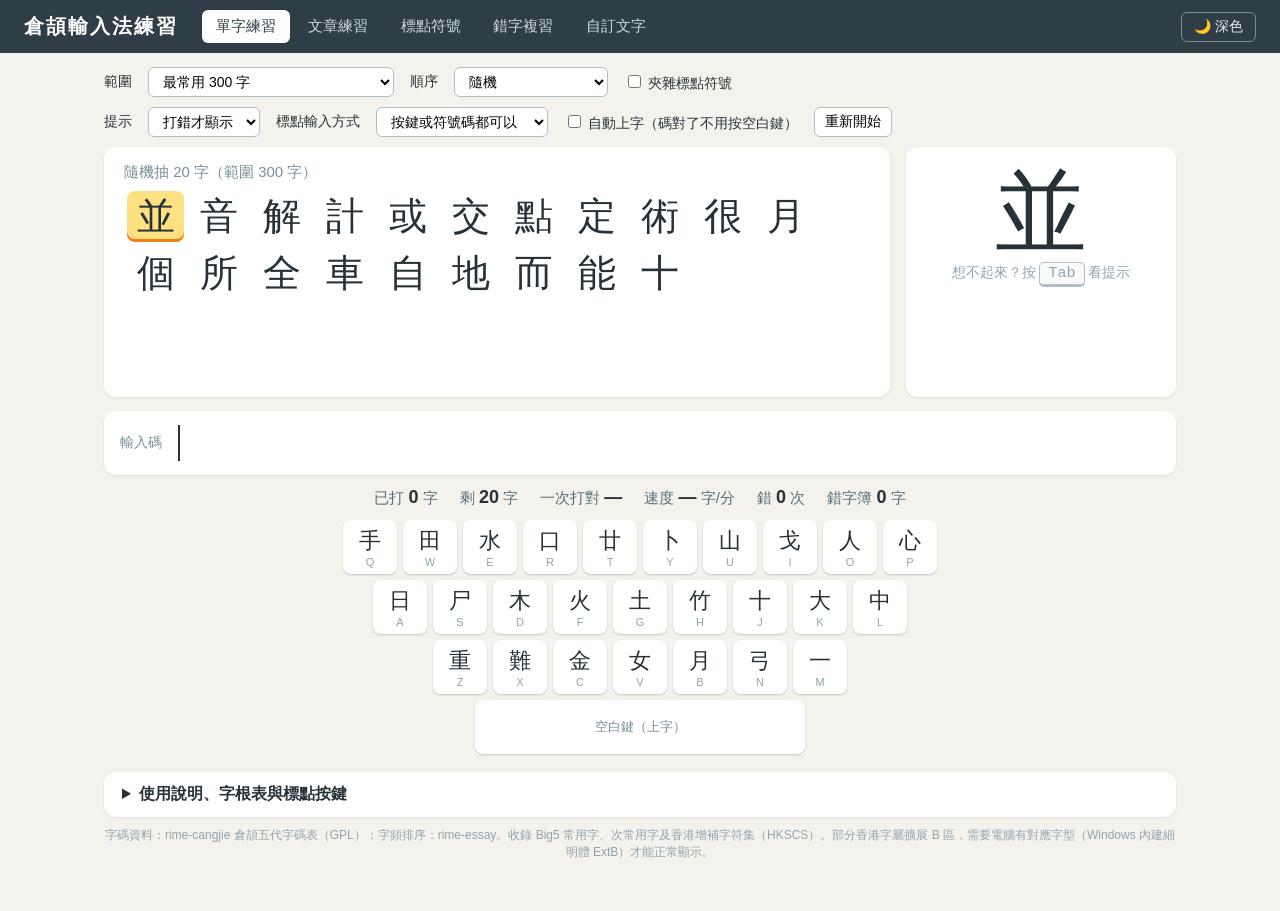
==== index.html @ f7332fcc "Add files via upload" ====
<!DOCTYPE html>
<html lang="zh-Hant">
<head>
<meta charset="utf-8">
<meta name="viewport" content="width=device-width, initial-scale=1">
<title>倉頡輸入法練習</title>
<style>
  * { box-sizing: border-box; }
  [hidden] { display: none !important; }
  body { margin: 0; font-family: "Microsoft JhengHei", "PingFang TC", "Noto Sans TC", "Noto Sans HK", "MingLiU_HKSCS", "MingLiU_HKSCS-ExtB", "MingLiU-ExtB", "SimSun-ExtB", "SimSun-ExtG", sans-serif; background: #f4f2ec; color: #263238; }
  #themeBtn { margin-left: auto; background: transparent; border: 1px solid #78909c; color: #eceff1; border-radius: 6px; padding: 5px 12px; font: inherit; font-size: 14px; cursor: pointer; }
  /* ---- 深色主題 ---- */
  body.dark { background: #15191c; color: #dde3e6; }
  body.dark header { background: #0c0f11; }
  body.dark nav button.on { background: #37474f; color: #fff; }
  body.dark .card { background: #1f262a; box-shadow: 0 1px 3px rgba(0,0,0,.5); }
  body.dark select, body.dark button.btn, body.dark textarea { background: #263035; color: #dde3e6; border-color: #455a64; }
  body.dark button.btn.primary { background: #4db6ac; color: #102024; border-color: #4db6ac; }
  body.dark #imeWarn { background: #3e2a14; border-color: #8d5b1f; color: #ffcc80; }
  body.dark #title, body.dark #inputBar .lbl, body.dark #stats, body.dark #cand { color: #90a4ae; }
  body.dark #stats b { color: #eceff1; }
  body.dark #text.grid span.good { color: #558b2f; }
  body.dark #text.para span.good { color: #81c784; }
  body.dark #text span.bad { color: #ef9a9a; background: #4a1f1f; }
  body.dark #text span.hinted { color: #ffb74d; }
  body.dark #text span.cur { background: #5d4c12; box-shadow: inset 0 -3px 0 #ffca28; }
  body.dark #text span.skip { color: #546e7a; }
  body.dark #result { background: rgba(31,38,42,.96); }
  body.dark .k { background: #2c3a40; }
  body.dark .k i { color: #90a4ae; }
  body.dark #buf.wrong .k { background: #4a1f1f; }
  body.dark #buf .caret { background: #dde3e6; }
  body.dark #msg { color: #ef9a9a; }
  body.dark #msg.ok { color: #81c784; }
  body.dark kbd { background: #263035; border-color: #546e7a; color: #dde3e6; }
  body.dark #kb .key { background: #263035; box-shadow: 0 1px 2px rgba(0,0,0,.6); }
  body.dark #kb .key i { color: #78909c; }
  body.dark #kb .key.next { background: #8d6e00; }
  body.dark #kb .key.press { background: #00695c; }
  body.dark details td, body.dark details th { border-color: #37474f; }
  header { display: flex; align-items: center; gap: 24px; padding: 10px 24px; background: #2f3e46; color: #fff; flex-wrap: wrap; }
  header h1 { font-size: 20px; margin: 0; font-weight: 600; letter-spacing: 2px; }
  nav button { background: transparent; border: 0; color: #cfd8dc; font: inherit; font-size: 15px; padding: 7px 14px; border-radius: 6px; cursor: pointer; }
  nav button:hover { color: #fff; }
  nav button.on { background: #fff; color: #2f3e46; }
  main { max-width: 1120px; margin: 0 auto; padding: 14px 24px 30px; }
  .opt { display: flex; flex-wrap: wrap; gap: 10px 16px; align-items: center; margin-bottom: 10px; font-size: 14px; }
  select, button.btn { font: inherit; font-size: 14px; padding: 5px 10px; border: 1px solid #b0bec5; border-radius: 6px; background: #fff; cursor: pointer; }
  button.btn.primary { background: #2f3e46; color: #fff; border-color: #2f3e46; }
  textarea { width: 100%; min-height: 90px; font: inherit; font-size: 15px; padding: 8px; border: 1px solid #b0bec5; border-radius: 6px; }
  #imeWarn { background: #fff3e0; border: 1px solid #ffb74d; color: #e65100; padding: 8px 14px; border-radius: 8px; margin-bottom: 10px; }
  #board { display: grid; grid-template-columns: 1fr 270px; gap: 16px; }
  .card { background: #fff; border-radius: 12px; box-shadow: 0 1px 3px rgba(0,0,0,.08); }
  #textWrap { padding: 16px 20px; min-height: 250px; max-height: 360px; overflow: auto; position: relative; }
  #title { font-size: 15px; color: #78909c; margin-bottom: 6px; }
  #text.grid span { display: inline-block; width: 1.5em; text-align: center; font-size: 38px; margin: 3px; border-radius: 8px; }
  #text.para { font-size: 26px; line-height: 1.85; letter-spacing: 1px; }
  #text.para span { border-radius: 4px; }
  #text span.good { color: #9ccc65; }
  #text.para span.good { color: #2e7d32; }
  #text span.bad { color: #c62828; background: #fdecea; }
  #text span.hinted { color: #ef6c00; }
  #text span.cur { background: #ffe082; box-shadow: inset 0 -3px 0 #f57f17; }
  #text span.skip { color: #b0bec5; }
  #result { position: absolute; inset: 0; background: rgba(255,255,255,.96); display: flex; flex-direction: column; align-items: center; justify-content: center; gap: 10px; font-size: 18px; text-align: center; }
  #result .big { font-size: 26px; font-weight: 600; }
  #hint { padding: 14px; text-align: center; }
  #hChar { font-size: 92px; line-height: 1.1; min-height: 100px; }
  #hBody { min-height: 90px; font-size: 14px; }
  .code { display: flex; justify-content: center; gap: 5px; margin: 6px 0; flex-wrap: wrap; }
  .k { display: inline-flex; flex-direction: column; align-items: center; background: #e8f0f3; border-radius: 8px; padding: 3px 7px; min-width: 36px; }
  .k b { font-size: 22px; font-weight: normal; }
  .k i { font-style: normal; font-size: 12px; color: #607d8b; }
  .muted { color: #90a4ae; }
  kbd { display: inline-block; padding: 2px 8px; border: 1px solid #b0bec5; border-bottom-width: 3px; border-radius: 5px; background: #fafafa; font-family: Consolas, monospace; font-size: 15px; }
  #inputBar { margin: 14px 0 10px; padding: 10px 16px; display: flex; align-items: center; gap: 16px; min-height: 64px; flex-wrap: wrap; }
  #inputBar .lbl { color: #78909c; font-size: 14px; }
  #buf { display: flex; gap: 4px; min-width: 200px; }
  #buf.wrong .k { background: #fdecea; }
  #buf .caret { width: 2px; height: 36px; background: #263238; animation: blink 1s steps(1) infinite; }
  @keyframes blink { 50% { opacity: 0; } }
  #cand { font-size: 18px; color: #546e7a; }
  #msg { font-size: 14px; color: #c62828; }
  #msg.ok { color: #2e7d32; }
  #kb .row { display: flex; justify-content: center; gap: 6px; margin: 6px 0; }
  #kb .key { width: 54px; height: 54px; background: #fff; border-radius: 8px; box-shadow: 0 1px 2px rgba(0,0,0,.18); display: flex; flex-direction: column; align-items: center; justify-content: center; transition: background .12s; }
  #kb .key b { font-size: 22px; font-weight: normal; }
  #kb .key i { font-size: 11px; color: #90a4ae; font-style: normal; }
  #kb .key.space { width: 330px; font-size: 13px; color: #78909c; }
  #kb .key.next { background: #ffe082; }
  #kb .key.press { background: #b2dfdb; }
  #stats { display: flex; gap: 22px; justify-content: center; margin: 12px 0; font-size: 15px; color: #546e7a; flex-wrap: wrap; }
  #stats b { color: #263238; font-size: 18px; }
  details { margin-top: 18px; padding: 12px 18px; }
  details summary { cursor: pointer; font-weight: 600; }
  details table { border-collapse: collapse; margin: 8px 0; }
  details td, details th { border: 1px solid #cfd8dc; padding: 4px 10px; text-align: center; }
  details p, details li { line-height: 1.7; font-size: 14px; }
  .shake { animation: shake .3s; }
  @keyframes shake { 25% { transform: translateX(-6px); } 75% { transform: translateX(6px); } }
  footer { text-align: center; font-size: 12px; color: #90a4ae; padding: 10px 0 20px; }
  @media (max-width: 820px) { #board { grid-template-columns: 1fr; } #kb .key { width: 30px; } #kb .key.space { width: 200px; } }
</style>
</head>
<body>
<header>
  <h1>倉頡輸入法練習</h1>
  <nav id="tabs">
    <button data-mode="char" class="on">單字練習</button>
    <button data-mode="text">文章練習</button>
    <button data-mode="punct">標點符號</button>
    <button data-mode="review">錯字複習</button>
    <button data-mode="custom">自訂文字</button>
  </nav>
  <button id="themeBtn">🌙 深色</button>
</header>
<main>
  <section id="opts">
    <div class="opt" data-for="char">
      範圍 <select id="range"></select>
      順序 <select id="order"><option value="rand">隨機</option><option value="seq">依常用程度逐個練</option></select>
      <label><input type="checkbox" id="mix"> 夾雜標點符號</label>
    </div>
    <div class="opt" data-for="text">文章 <select id="passage"></select></div>
    <div class="opt" data-for="punct">
      練習內容 <select id="punctSrc">
        <option value="rand">隨機標點符號</option>
        <option value="passage">文章填標點（文字已打好，只打標點）</option>
      </select>
    </div>
    <div class="opt" data-for="custom" style="flex-direction:column;align-items:stretch">
      <textarea id="customText" placeholder="貼上你想練習的中文文字（半形標點會自動轉成全形；英文、數字會略過）"></textarea>
      <div><button class="btn primary" id="customGo">開始練習這段文字</button></div>
    </div>
    <div class="opt">
      提示 <select id="hintMode">
        <option value="error">打錯才顯示</option>
        <option value="always">一直顯示</option>
        <option value="never">不顯示</option>
      </select>
      標點輸入方式 <select id="punctWay">
        <option value="any">按鍵或符號碼都可以</option>
        <option value="key">只用符號鍵</option>
        <option value="code">只用符號碼（ZX…）</option>
      </select>
      <label><input type="checkbox" id="auto"> 自動上字（碼對了不用按空白鍵）</label>
      <button class="btn" id="restart">重新開始</button>
    </div>
  </section>

  <div id="imeWarn" hidden>偵測到系統輸入法正在使用中。請先切換成英文輸入（例如按 Shift 或 Win + 空白鍵），這個網頁會自己模擬倉頡輸入。</div>

  <div id="board">
    <div id="textWrap" class="card">
      <div id="title"></div>
      <div id="text"></div>
      <div id="result" hidden></div>
    </div>
    <aside id="hint" class="card">
      <div id="hChar"></div>
      <div id="hBody"></div>
    </aside>
  </div>

  <div id="inputBar" class="card">
    <span class="lbl">輸入碼</span>
    <span id="buf"></span>
    <span id="cand"></span>
    <span id="msg"></span>
  </div>

  <div id="stats"></div>
  <div id="kb"></div>

  <details class="card">
    <summary>使用說明、字根表與標點按鍵</summary>
    <p><b>怎麼練：</b>用英文鍵盤直接打倉頡碼（例如「明」打 <kbd>A</kbd><kbd>B</kbd>），再按 <kbd>空白鍵</kbd> 上字。<kbd>Backspace</kbd> 刪一碼，<kbd>Esc</kbd> 清除，<kbd>Tab</kbd> 偷看提示。打錯時會告訴你打出了哪個字，並顯示正確拆法；打錯的字會記到「錯字複習」。</p>
    <p><b>注意：</b>練習前請把系統輸入法切成英文，網頁會自己模擬倉頡。</p>
    <p><b>取碼口訣：</b>最多五碼。單一字形取「首、次、三、尾」；合體字第一部分取「首、尾」，第二部分取「首、次、尾」。</p>
    <table id="radTable"></table>
    <p><b>標點符號：</b>可以直接按鍵盤上的符號鍵，也可以用倉頡的符號碼（ZX 開頭）輸入。</p>
    <table id="punctTable"></table>
  </details>
  <footer>字碼資料：rime-cangjie 倉頡五代字碼表（GPL）；字頻排序：rime-essay。收錄 Big5 常用字、次常用字及香港增補字符集（HKSCS）。部分香港字屬擴展 B 區，需要電腦有對應字型（Windows 內建細明體 ExtB）才能正常顯示。</footer>
</main>

<script src="cangjie-data.js"></script>
<script>
'use strict';

/* ---------- 基本資料 ---------- */
const RAD = { a:'日', b:'月', c:'金', d:'木', e:'水', f:'火', g:'土', h:'竹', i:'戈', j:'十', k:'大', l:'中', m:'一',
  n:'弓', o:'人', p:'心', q:'手', r:'口', s:'尸', t:'廿', u:'山', v:'女', w:'田', x:'難', y:'卜', z:'重' };
const RAD_GROUPS = [['哲理類','abcdefg'], ['筆畫類','hijklmn'], ['人體類','opqr'], ['字形類','stuvwy'], ['特別鍵','xz']];
const RAD_CHARS = '日月金木水火土竹戈十大中一弓人心手口尸廿山女田卜';

// [符號, 鍵盤按鍵, 倉頡符號碼, 按鍵說明]
const PUNCT = [
  ['，', ',', 'zxab', ','], ['、', '\\', 'zxac', '\\'], ['。', '.', 'zxad', '.'],
  ['；', ';', 'zxag', ';'], ['：', ':', 'zxah', 'Shift + ;'], ['？', '?', 'zxai', 'Shift + /'],
  ['！', '!', 'zxaj', 'Shift + 1'], ['「', '[', 'zxcd', '['], ['」', ']', 'zxce', ']'],
  ['『', '{', 'zxch', 'Shift + ['], ['』', '}', 'zxci', 'Shift + ]'], ['（', '(', 'zxbe', 'Shift + 9'],
  ['）', ')', 'zxbf', 'Shift + 0'], ['《', '<', 'zxbu', 'Shift + ,'], ['》', '>', 'zxbv', 'Shift + .'],
  ['〈', '', 'zxby', ''], ['〉', '', 'zxca', ''], ['…', '^', 'zxal', 'Shift + 6（一次出「……」）'],
  ['—', '_', 'zxay', 'Shift + -（一次出「——」）'], ['·', '', 'zxaf', ''],
  ['【', '', 'zxbq', ''], ['】', '', 'zxbr', ''], ['〔', '', 'zxbm', ''], ['〕', '', 'zxbn', ''],
];
const PINFO = new Map();
const KEYOUT = {};
for (const [ch, key, code, label] of PUNCT) {
  PINFO.set(ch, { key, code, label });
  if (key) KEYOUT[key] = (ch === '…' || ch === '—') ? ch + ch : ch;
}
// 練標點時的出現比重
const PUNCT_POOL = '，，，，。。。、、、？？！！：：；「」「」『』（）《》…—〈〉·【】〔〕';
const MIX_POOL = '，，，，，。。。、、？！：；「」';

const PASSAGES = [
  { title: '學習倉頡', text: '倉頡輸入法是依照字形來取碼的。剛開始學習時，難免會覺得字根很多、規則很複雜；但只要每天練習十分鐘，熟悉了「日、月、金、木、水、火、土」等字根，速度自然會越來越快。記住：先求正確，再求快！' },
  { title: '雨後的早晨', text: '昨夜下了一場大雨，今天早上，空氣特別清新。路邊的樹葉還掛著水珠，在陽光下閃閃發亮。我沿著河邊慢慢散步，聽見鳥兒在枝頭唱歌，心情也跟著輕鬆起來。' },
  { title: '約看電影', text: '「你今天晚上有空嗎？」小明問。\n「有啊，怎麼了？」\n「我想去看電影，聽說新上映的那部很好看！」\n「好啊！那我們七點在車站見面，好不好？」' },
  { title: '煮一碗麵', text: '煮一碗好吃的麵，需要準備以下材料：麵條、雞蛋、青菜、蔥花和一點醬油。先把水燒開，再放入麵條；等麵快熟的時候，加入青菜和雞蛋。最後撒上蔥花——簡單又美味。' },
  { title: '圖書館', text: '學校的圖書館共有三層：一樓是期刊區，二樓是中文書籍，三樓則是自修室。每到考試前，自修室總是坐滿了人，大家都安安靜靜地看書，只聽得見翻頁的聲音……' },
  { title: '月亮的秘密', text: '月亮本身並不會發光，我們看到的月光，其實是太陽光照在月球表面後反射出來的。月亮繞地球一圈大約需要二十七天；因為地球同時也在繞著太陽運行，所以從一次滿月到下一次滿月，大約要二十九天半。' },
  { title: '火車旅行', text: '我喜歡坐火車旅行。窗外的風景不停地變換：有時是金黃色的稻田，有時是連綿的山脈，有時又是藍色的大海。帶一本好書、一杯熱茶，幾個小時的車程，一點也不覺得無聊。' },
  { title: '珍惜時間', text: '有人說：「時間就是金錢。」其實，時間比金錢更寶貴——錢花掉了還可以再賺，時間過去了卻永遠不會回來。所以，我們應該好好珍惜每一天，做自己真正喜歡的事情。' },
  { title: '讀書心得', text: '上個月，我讀了一本名叫《海邊的燈塔》的小說。故事講述一位老人獨自守護燈塔（一守就是四十年）的經歷。書中老人說：「我母親常對我說：『燈不是為自己而亮的。』」讀完以後，我想了很久。' },
  { title: '運動的好處', text: '每天運動三十分鐘，對身體有很多好處：可以增強體力、改善睡眠，還能讓心情變好。跑步、游泳、騎單車、打籃球……選一項自己喜歡的運動，持之以恆，比什麼都重要！' },
  { title: '城市的夜晚', text: '夜幕低垂，城市的燈火一盞盞亮了起來。街上的行人漸漸多了：下班的上班族、放學的學生、出來散步的老夫婦。夜市裡傳來陣陣香味，烤玉米、蚵仔煎、珍珠奶茶，每一樣都讓人忍不住停下腳步。' },
  { title: '靜夜思（李白）', text: '床前明月光，疑是地上霜。舉頭望明月，低頭思故鄉。' },
  { title: '登鸛雀樓（王之渙）', text: '白日依山盡，黃河入海流。欲窮千里目，更上一層樓。' },
  { title: '《論語．學而》', text: '子曰：「學而時習之，不亦說乎？有朋自遠方來，不亦樂乎？人不知而不慍，不亦君子乎？」' },
  { title: '寫信給朋友', text: '親愛的阿華：\n好久不見，你最近好嗎？上星期我搬了新家，房間不大，但窗外有一棵很高的樹，每天早上都有小鳥來拜訪。下次放假，歡迎你來玩！\n祝 平安\n小雨 敬上' },
  { title: '植物的生長', text: '植物生長需要三樣東西：陽光、空氣和水。葉子裡的葉綠素能吸收陽光，把二氧化碳和水轉化成養分，同時釋放出氧氣，這個過程叫做「光合作用」。如果把植物放在黑暗的地方，它很快就會變黃、枯萎。' },
];

/* ---------- 載入字碼 ---------- */
const DICT = new Map();   // 字 -> [碼]
const REV = new Map();    // 碼 -> [字]（按常用程度）
const LV1 = [], LV2 = [], HK = [];
function loadData(s, arr) {
  if (!s) return;
  for (const tok of s.split(' ')) {
    const ch = String.fromCodePoint(tok.codePointAt(0));   // 香港字有擴展 B 區字（兩個 UTF-16 單位）
    const codes = tok.slice(ch.length).split('|');
    DICT.set(ch, codes);
    arr.push(ch);
    for (const c of codes) {
      if (!REV.has(c)) REV.set(c, []);
      const r = REV.get(c);
      if (r.length < 6) r.push(ch);
    }
  }
}
loadData(window.CJ_LV1, LV1);
loadData(window.CJ_LV2, LV2);
loadData(window.CJ_HK, HK);
for (const [ch, p] of PINFO) {
  DICT.set(ch, [p.code]);
  if (!REV.has(p.code)) REV.set(p.code, [ch]);
}
// 字根練習時只收單碼
const RAD_CODE = {};
for (const ch of RAD_CHARS) {
  const one = (DICT.get(ch) || []).find(c => c.length === 1);
  if (one) RAD_CODE[ch] = one;
}

/* ---------- 狀態與設定 ---------- */
const $ = s => document.querySelector(s);
const store = {
  get(k, d) { try { const v = localStorage.getItem('cj-' + k); return v === null ? d : JSON.parse(v); } catch { return d; } },
  set(k, v) { try { localStorage.setItem('cj-' + k, JSON.stringify(v)); } catch {} },
};
const cfg = Object.assign({ range: '300', order: 'rand', hintMode: 'error', auto: false, passage: 0, mode: 'char',
  mix: false, punctSrc: 'rand', punctWay: 'any',
  dark: !!(window.matchMedia && matchMedia('(prefers-color-scheme: dark)').matches) }, store.get('cfg', {}));
const errBook = store.get('errors', {});
const seqPos = store.get('seq', {});
const ROUND = 20;

const S = { tokens: [], spans: [], pos: 0, buf: '', done: false, title: '',
  typed: 0, firstOk: 0, errs: 0, active: 0, last: 0 };

function saveCfg() { store.set('cfg', cfg); }
function addErr(ch) { if (PINFO.has(ch)) return; errBook[ch] = (errBook[ch] || 0) + 1; store.set('errors', errBook); }
function decErr(ch) { if (errBook[ch]) { errBook[ch]--; if (errBook[ch] <= 0) delete errBook[ch]; store.set('errors', errBook); } }

/* ---------- 題目產生 ---------- */
function pool(range) {
  if (range === 'rad') return [...RAD_CHARS];
  if (range === 'lv1') return LV1;
  if (range === 'lv2') return LV2;
  if (range === 'all') return LV1.concat(LV2);
  if (range === 'hk') return HK;
  if (range === 'hk1000') return HK.slice(0, 1000);
  if (range === 'allhk') return LV1.concat(LV2, HK);
  return LV1.slice(0, +range);
}
function sample(arr, n) {
  const res = [], used = new Set();
  n = Math.min(n, arr.length);
  while (res.length < n) {
    const i = Math.floor(Math.random() * arr.length);
    if (!used.has(i)) { used.add(i); res.push(arr[i]); }
  }
  return res;
}
function genChars() {
  const p = pool(cfg.range);
  if (cfg.order === 'seq') {
    let i = seqPos[cfg.range] || 0;
    if (i >= p.length) i = 0;
    const out = p.slice(i, i + ROUND);
    seqPos[cfg.range] = i + out.length;
    store.set('seq', seqPos);
    const n = Math.min(i + out.length, p.length);
    S.title = `依常用程度：第 ${i + 1}–${n} 字（共 ${p.length} 字）`;
    return mixIn(out);
  }
  S.title = `隨機抽 ${Math.min(ROUND, p.length)} 字（範圍 ${p.length} 字）`;
  return mixIn(sample(p, ROUND));
}
// 在字與字之間隨機插入標點
function mixIn(arr) {
  if (!cfg.mix) return arr.join('');
  let s = '';
  arr.forEach((ch, i) => {
    s += ch;
    if (i < arr.length - 1 && Math.random() < 0.35) s += MIX_POOL[Math.floor(Math.random() * MIX_POOL.length)];
  });
  return s + '。';
}
function genPunct() {
  if (cfg.punctSrc === 'passage') {
    const p = PASSAGES[Math.floor(Math.random() * PASSAGES.length)];
    S.title = `文章填標點〈${p.title}〉：文字已打好，只要打出標點`;
    S.punctOnly = true;
    return p.text;
  }
  S.title = '標點符號練習：可以直接按符號鍵，或打 ZX 開頭的符號碼';
  let s = '';
  for (let i = 0; i < ROUND; i++) s += PUNCT_POOL[Math.floor(Math.random() * PUNCT_POOL.length)];
  return s;
}
function genReview() {
  const list = Object.entries(errBook).sort((a, b) => b[1] - a[1]).map(e => e[0]).slice(0, ROUND);
  S.title = list.length ? `錯字複習：共 ${Object.keys(errBook).length} 個字待加強（打對一次扣一次紀錄）` : '';
  return sample(list, list.length).join('');
}
function normalizeCustom(t) {
  const map = { ',': '，', '?': '？', '!': '！', ':': '：', ';': '；', '(': '（', ')': '）',
    '“': '「', '”': '」', '‘': '『', '’': '』', '⋯': '…', '─': '—', '‧': '·', '．': '。' };
  return t.replace(/\r/g, '').replace(/[,?!:;()“”‘’⋯─‧．]/g, c => map[c]);
}

/* ---------- 流程 ---------- */
function resetStats() { S.typed = 0; S.firstOk = 0; S.errs = 0; S.active = 0; S.last = 0; }
function setTokens(str, keepStats) {
  S.tokens = [...str].map(ch => {
    const given = S.punctOnly && !PINFO.has(ch);
    return { ch, skip: given || !DICT.has(ch), given, err: 0, peek: false };
  });
  S.pos = 0; S.buf = ''; S.done = false;
  if (!keepStats) resetStats();
  skipAhead();
  $('#result').hidden = true;
  setMsg('');
  render();
  if (S.pos >= S.tokens.length) {
    showResult(S.mode === 'review' ? '目前沒有錯字紀錄，太棒了！<br>先去其他模式練習吧。'
      : S.mode === 'custom' ? '請在上方貼上要練習的文字，再按「開始練習」。' : '沒有可練習的字。', false);
  }
}
function startMode(keepStats) {
  const m = cfg.mode;
  S.mode = m;
  S.punctOnly = false;
  document.querySelectorAll('#tabs button').forEach(b => b.classList.toggle('on', b.dataset.mode === m));
  document.querySelectorAll('.opt[data-for]').forEach(d => { d.hidden = d.dataset.for !== m; });
  if (m === 'char') setTokens(genChars(), keepStats);
  else if (m === 'punct') setTokens(genPunct(), keepStats);
  else if (m === 'review') setTokens(genReview(), keepStats);
  else if (m === 'text') {
    const p = PASSAGES[cfg.passage] || PASSAGES[0];
    S.title = `〈${p.title}〉`;
    setTokens(p.text, keepStats);
  } else if (m === 'custom') {
    S.title = '自訂文字';
    setTokens(normalizeCustom(store.get('custom', '')), keepStats);
  }
}
function nextRound() {
  if (S.mode === 'text') {
    cfg.passage = (cfg.passage + 1) % PASSAGES.length; saveCfg();
    $('#passage').value = cfg.passage;
    startMode(false);
  } else if (S.mode === 'custom') startMode(false);
  else startMode(true);
}
function cur() { return S.tokens[S.pos]; }
function skipAhead() { while (S.pos < S.tokens.length && S.tokens[S.pos].skip) S.pos++; }
function codesOf(ch) {
  if (cfg.mode === 'char' && cfg.range === 'rad' && RAD_CODE[ch]) return [RAD_CODE[ch]];
  return DICT.get(ch) || [];
}

function accept(n) {
  for (let i = 0; i < n && S.pos < S.tokens.length; i++) {
    const t = S.tokens[S.pos];
    S.typed++;
    if (!t.err && !t.peek) { S.firstOk++; decErr(t.ch); }
    S.pos++;
    skipAhead();
  }
  S.buf = '';
  setMsg('');
  if (S.pos >= S.tokens.length) finish();
  refresh();
}
function wrong(text) {
  const t = cur();
  t.err++; S.errs++;
  addErr(t.ch);
  S.buf = '';
  setMsg('✗ ' + text);
  const bar = $('#inputBar');
  bar.classList.remove('shake'); void bar.offsetWidth; bar.classList.add('shake');
  refresh();
}
function commit() {
  const t = cur();
  if (!t || !S.buf) return;
  if (codesOf(t.ch).includes(S.buf)) {
    const p = PINFO.get(t.ch);
    if (p && p.key && cfg.punctWay === 'key') return wrong(`「${t.ch}」請直接按符號鍵：${p.label}`);
    return accept(1);
  }
  const got = (REV.get(S.buf) || [])[0];
  wrong(got ? `你打出了「${got}」（${S.buf.toUpperCase()}），正確是「${t.ch}」` : `${S.buf.toUpperCase()} 不是有效的倉頡碼`);
}
function punctKey(out) {
  const t = cur();
  if (!t) return;
  if (cfg.punctWay === 'code' && PINFO.has(t.ch)) return wrong(`請用符號碼輸入「${t.ch}」：${PINFO.get(t.ch).code.toUpperCase()}`);
  const slice = S.tokens.slice(S.pos, S.pos + out.length).map(x => x.ch).join('');
  if (slice === out) return accept(out.length);
  if (out[0] === t.ch) return accept(1);
  wrong(`你打出了「${out}」，正確是「${t.ch}」`);
}
function finish() {
  S.done = true;
  const acc = S.typed ? Math.round(S.firstOk / S.typed * 100) : 100;
  const spd = S.active > 2000 ? Math.round(S.typed / (S.active / 60000)) : '—';
  const nextLabel = S.mode === 'text' ? '下一篇' : S.mode === 'custom' ? '再練一次' : '下一回合';
  showResult(`<div class="big">完成！</div><div>已打 ${S.typed} 字 · 一次打對 ${acc}% · 速度 ${spd} 字/分</div>`, nextLabel);
}
function showResult(html, nextLabel) {
  const r = $('#result');
  r.innerHTML = html + (nextLabel ? `<div><button class="btn primary" id="nextBtn">${nextLabel}（Enter）</button></div>` : '');
  r.hidden = false;
  S.done = true;
  const b = $('#nextBtn');
  if (b) b.onclick = () => { b.blur(); nextRound(); };
}

/* ---------- 畫面 ---------- */
function keyHtml(c) { return `<span class="k"><b>${RAD[c] || c}</b><i>${c.toUpperCase()}</i></span>`; }
function render() {
  const el = $('#text');
  el.className = (S.mode === 'text' || S.mode === 'custom' || S.punctOnly) ? 'para' : 'grid';
  el.innerHTML = '';
  S.spans = S.tokens.map(t => {
    if (t.ch === '\n') { const br = document.createElement('br'); el.appendChild(br); return null; }
    const s = document.createElement('span');
    s.textContent = t.ch;
    el.appendChild(s);
    return s;
  });
  $('#title').textContent = S.title;
  refresh();
}
function refresh() {
  S.tokens.forEach((t, i) => {
    const s = S.spans[i];
    if (!s) return;
    let c = '';
    if (t.given) c = '';
    else if (t.skip) c = 'skip';
    else if (i < S.pos) c = t.err ? 'bad' : t.peek ? 'hinted' : 'good';
    else if (i === S.pos && !S.done) c = 'cur';
    s.className = c;
  });
  const cs = S.spans[S.pos];
  if (cs && !S.done) cs.scrollIntoView({ block: 'nearest' });
  updateHint(); updateBuf(); updateKb(); updateStats();
}
function hintVisible(t) {
  if (!t) return false;
  return t.peek || cfg.hintMode === 'always' || (cfg.hintMode === 'error' && t.err > 0);
}
function updateHint() {
  const t = S.done ? null : cur();
  $('#hChar').textContent = t ? t.ch : '';
  const body = $('#hBody');
  if (!t) { body.innerHTML = ''; return; }
  if (!hintVisible(t)) { body.innerHTML = '<div class="muted">想不起來？按 <kbd>Tab</kbd> 看提示</div>'; return; }
  const p = PINFO.get(t.ch);
  if (p) {
    if (p.key && cfg.punctWay === 'key') { body.innerHTML = `<div>按鍵：<kbd>${p.label}</kbd></div>`; return; }
    if (cfg.punctWay === 'code') { body.innerHTML = `<div>打符號碼</div><div class="code">${[...p.code].map(keyHtml).join('')}</div>`; return; }
    body.innerHTML = (p.key ? `<div>按鍵：<kbd>${p.label}</kbd></div><div class="muted" style="margin-top:6px">或打符號碼</div>` : '<div>打符號碼</div>')
      + `<div class="code">${[...p.code].map(keyHtml).join('')}</div>`;
    return;
  }
  const codes = codesOf(t.ch);
  body.innerHTML = codes.map(c => `<div class="code">${[...c].map(keyHtml).join('')}</div>`).join('')
    + (codes.length > 1 ? '<div class="muted">以上任一種都可以</div>' : '');
}
function updateBuf() {
  const t = cur();
  const el = $('#buf');
  el.innerHTML = [...S.buf].map(keyHtml).join('') + '<span class="caret"></span>';
  const ok = !t || !S.buf || codesOf(t.ch).some(c => c.startsWith(S.buf));
  el.classList.toggle('wrong', !ok && cfg.hintMode !== 'never');
  const cands = S.buf ? (REV.get(S.buf) || []) : [];
  $('#cand').textContent = cands.length ? '候選：' + cands.map((c, i) => `${i + 1}.${c}`).join(' ') : '';
}
function setMsg(text, ok) { const m = $('#msg'); m.textContent = text; m.className = ok ? 'ok' : ''; }
function updateStats() {
  const acc = S.typed ? Math.round(S.firstOk / S.typed * 100) + '%' : '—';
  const spd = S.active > 2000 ? Math.round(S.typed / (S.active / 60000)) : '—';
  const left = S.tokens.slice(S.pos).filter(t => !t.skip).length;
  $('#stats').innerHTML = `<span>已打 <b>${S.typed}</b> 字</span><span>剩 <b>${left}</b> 字</span>`
    + `<span>一次打對 <b>${acc}</b></span><span>速度 <b>${spd}</b> 字/分</span><span>錯 <b>${S.errs}</b> 次</span>`
    + `<span>錯字簿 <b>${Object.keys(errBook).length}</b> 字</span>`;
}
const KB_ROWS = ['qwertyuiop', 'asdfghjkl', 'zxcvbnm'];
function buildKb() {
  const kb = $('#kb');
  kb.innerHTML = KB_ROWS.map(r => `<div class="row">${[...r].map(c =>
    `<div class="key" data-k="${c}"><b>${RAD[c] || ''}</b><i>${c.toUpperCase()}</i></div>`).join('')}</div>`).join('')
    + '<div class="row"><div class="key space" data-k=" ">空白鍵（上字）</div></div>';
}
function updateKb() {
  document.querySelectorAll('#kb .key.next').forEach(k => k.classList.remove('next'));
  const t = S.done ? null : cur();
  if (!hintVisible(t)) return;
  const code = codesOf(t.ch).find(c => c.startsWith(S.buf));
  if (!code) return;
  const k = code.length > S.buf.length ? code[S.buf.length] : ' ';
  const el = document.querySelector(`#kb .key[data-k="${k}"]`);
  if (el) el.classList.add('next');
}
function flashKey(k) {
  const el = document.querySelector(`#kb .key[data-k="${k}"]`);
  if (!el) return;
  el.classList.add('press');
  setTimeout(() => el.classList.remove('press'), 120);
}

/* ---------- 鍵盤 ---------- */
function tick() {
  const now = performance.now();
  if (S.last) S.active += Math.min(now - S.last, 5000);
  S.last = now;
}
document.addEventListener('keydown', e => {
  const tag = (e.target.tagName || '').toLowerCase();
  if (tag === 'textarea' || tag === 'input' || tag === 'select') return;
  if (e.ctrlKey || e.metaKey || e.altKey) return;
  if (e.isComposing || e.key === 'Process' || e.keyCode === 229) { $('#imeWarn').hidden = false; return; }
  $('#imeWarn').hidden = true;
  const k = e.key;

  if (S.done) {
    if (k === 'Enter' || k === ' ') { e.preventDefault(); if ($('#nextBtn')) nextRound(); }
    return;
  }
  if (/^[a-zA-Z]$/.test(k)) {
    e.preventDefault();
    const c = k.toLowerCase();
    flashKey(c); tick();
    if (S.buf.length < 5) S.buf += c;
    const t = cur();
    if (cfg.auto && t && codesOf(t.ch).includes(S.buf)) return commit();
    updateBuf(); updateKb();
    return;
  }
  if (k === 'Backspace') { e.preventDefault(); S.buf = S.buf.slice(0, -1); updateBuf(); updateKb(); return; }
  if (k === 'Escape') { S.buf = ''; updateBuf(); updateKb(); return; }
  if (k === 'Tab') {
    e.preventDefault();
    const t = cur();
    if (t) { t.peek = true; refresh(); }
    return;
  }
  if (k === ' ' || k === 'Enter') { e.preventDefault(); flashKey(' '); tick(); commit(); return; }
  if (KEYOUT[k]) {
    e.preventDefault(); tick();
    if (S.buf) { const before = S.pos; commit(); if (S.pos === before || S.done) return; }
    punctKey(KEYOUT[k]);
  }
});

/* ---------- 選項 ---------- */
function initUi() {
  const rs = [['rad', `24 個基本字根`], ['100', '最常用 100 字'], ['300', '最常用 300 字'], ['500', '最常用 500 字'],
    ['1000', '最常用 1000 字'], ['2000', '最常用 2000 字'], ['3000', '最常用 3000 字'],
    ['lv1', `常用字全部（${LV1.length} 字）`], ['lv2', `次常用字（${LV2.length} 字）`],
    ['all', `全部繁體字（${LV1.length + LV2.length} 字）`],
    ['hk1000', '香港字 HKSCS：較常用 1000 字'], ['hk', `香港字 HKSCS 全部（${HK.length} 字）`],
    ['allhk', `繁體字＋香港字（${LV1.length + LV2.length + HK.length} 字）`]];
  $('#range').innerHTML = rs.map(([v, l]) => `<option value="${v}">${l}</option>`).join('');
  $('#passage').innerHTML = PASSAGES.map((p, i) => `<option value="${i}">${i + 1}. ${p.title}</option>`).join('');
  $('#range').value = cfg.range; $('#order').value = cfg.order; $('#hintMode').value = cfg.hintMode;
  $('#auto').checked = cfg.auto; $('#passage').value = cfg.passage;
  $('#mix').checked = cfg.mix; $('#punctSrc').value = cfg.punctSrc; $('#punctWay').value = cfg.punctWay;
  const applyTheme = () => {
    document.body.classList.toggle('dark', cfg.dark);
    $('#themeBtn').textContent = cfg.dark ? '☀️ 淺色' : '🌙 深色';
  };
  applyTheme();
  $('#themeBtn').onclick = e => { e.target.blur(); cfg.dark = !cfg.dark; saveCfg(); applyTheme(); };
  $('#customText').value = store.get('custom', '');

  const on = (id, fn) => $(id).addEventListener('change', e => { fn(e.target); saveCfg(); e.target.blur(); });
  on('#range', el => { cfg.range = el.value; startMode(false); });
  on('#order', el => { cfg.order = el.value; startMode(false); });
  on('#passage', el => { cfg.passage = +el.value; startMode(false); });
  on('#hintMode', el => { cfg.hintMode = el.value; refresh(); });
  on('#auto', el => { cfg.auto = el.checked; });
  on('#mix', el => { cfg.mix = el.checked; startMode(false); });
  on('#punctSrc', el => { cfg.punctSrc = el.value; startMode(false); });
  on('#punctWay', el => { cfg.punctWay = el.value; refresh(); });
  $('#restart').onclick = e => { e.target.blur(); startMode(false); };
  $('#customGo').onclick = e => {
    e.target.blur();
    store.set('custom', $('#customText').value);
    startMode(false);
  };
  document.querySelectorAll('#tabs button').forEach(b => b.onclick = () => {
    b.blur(); cfg.mode = b.dataset.mode; saveCfg(); startMode(false);
  });

  // 說明表格
  $('#radTable').innerHTML = RAD_GROUPS.map(([name, ks]) =>
    `<tr><th>${name}</th>${[...ks].map(c => `<td>${RAD[c]}<br><kbd>${c.toUpperCase()}</kbd></td>`).join('')}</tr>`).join('');
  $('#punctTable').innerHTML = '<tr><th>符號</th><th>按鍵</th><th>符號碼</th></tr>'
    + PUNCT.map(([ch, , code, label]) => `<tr><td style="font-size:20px">${ch}</td><td>${label ? `<kbd>${label}</kbd>` : '—'}</td><td>${code.toUpperCase()}</td></tr>`).join('');
  buildKb();
}

initUi();
startMode(false);
</script>
</body>
</html>
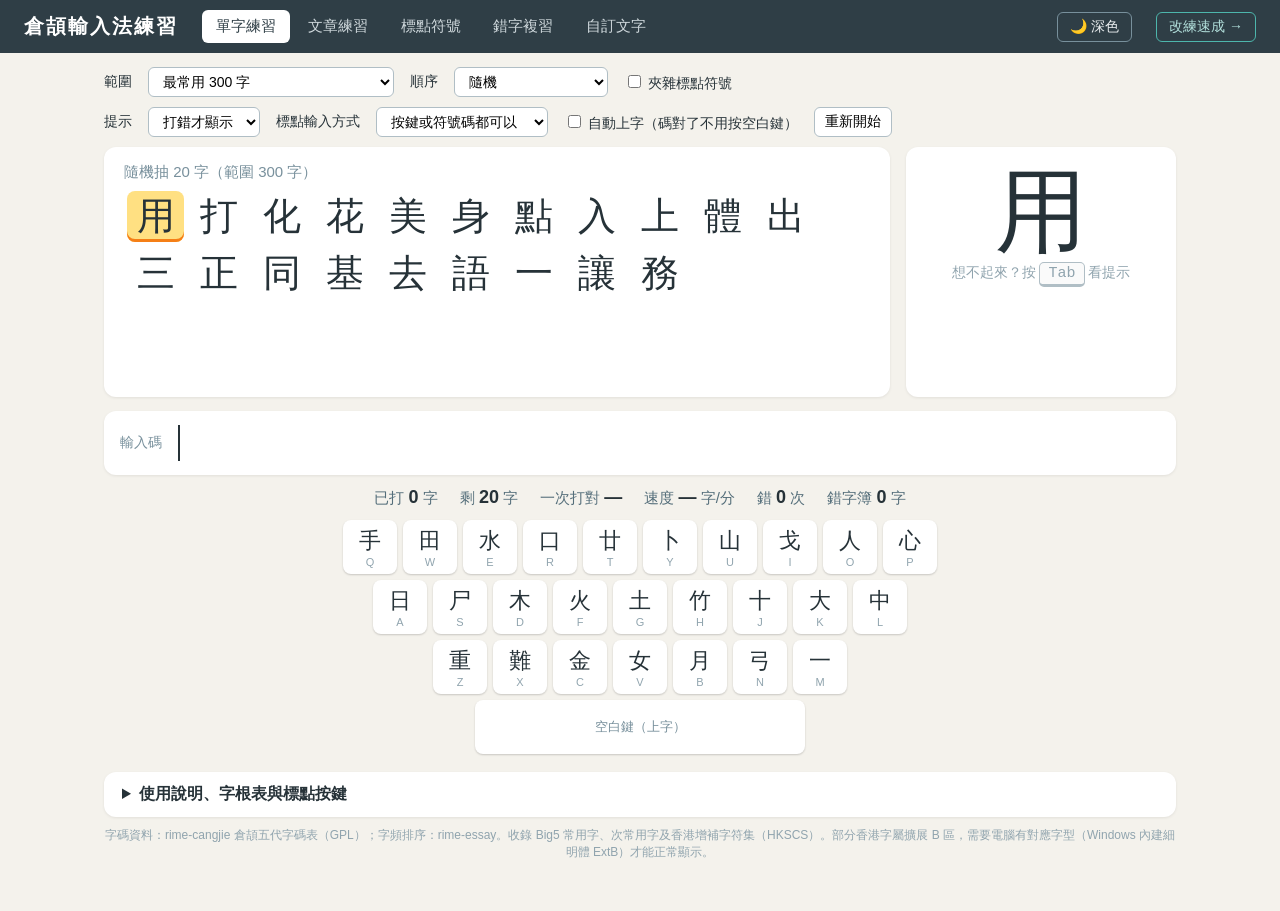
==== commit 527d9ce5: "Add Quick (speed) practice version; split into shared app.js/style.css" ====
--- a/index.html
+++ b/index.html
@@ -1,658 +1,95 @@
-<!DOCTYPE html>
-<html lang="zh-Hant">
-<head>
-<meta charset="utf-8">
-<meta name="viewport" content="width=device-width, initial-scale=1">
-<title>倉頡輸入法練習</title>
-<style>
-  * { box-sizing: border-box; }
-  [hidden] { display: none !important; }
-  body { margin: 0; font-family: "Microsoft JhengHei", "PingFang TC", "Noto Sans TC", "Noto Sans HK", "MingLiU_HKSCS", "MingLiU_HKSCS-ExtB", "MingLiU-ExtB", "SimSun-ExtB", "SimSun-ExtG", sans-serif; background: #f4f2ec; color: #263238; }
-  #themeBtn { margin-left: auto; background: transparent; border: 1px solid #78909c; color: #eceff1; border-radius: 6px; padding: 5px 12px; font: inherit; font-size: 14px; cursor: pointer; }
-  /* ---- 深色主題 ---- */
-  body.dark { background: #15191c; color: #dde3e6; }
-  body.dark header { background: #0c0f11; }
-  body.dark nav button.on { background: #37474f; color: #fff; }
-  body.dark .card { background: #1f262a; box-shadow: 0 1px 3px rgba(0,0,0,.5); }
-  body.dark select, body.dark button.btn, body.dark textarea { background: #263035; color: #dde3e6; border-color: #455a64; }
-  body.dark button.btn.primary { background: #4db6ac; color: #102024; border-color: #4db6ac; }
-  body.dark #imeWarn { background: #3e2a14; border-color: #8d5b1f; color: #ffcc80; }
-  body.dark #title, body.dark #inputBar .lbl, body.dark #stats, body.dark #cand { color: #90a4ae; }
-  body.dark #stats b { color: #eceff1; }
-  body.dark #text.grid span.good { color: #558b2f; }
-  body.dark #text.para span.good { color: #81c784; }
-  body.dark #text span.bad { color: #ef9a9a; background: #4a1f1f; }
-  body.dark #text span.hinted { color: #ffb74d; }
-  body.dark #text span.cur { background: #5d4c12; box-shadow: inset 0 -3px 0 #ffca28; }
-  body.dark #text span.skip { color: #546e7a; }
-  body.dark #result { background: rgba(31,38,42,.96); }
-  body.dark .k { background: #2c3a40; }
-  body.dark .k i { color: #90a4ae; }
-  body.dark #buf.wrong .k { background: #4a1f1f; }
-  body.dark #buf .caret { background: #dde3e6; }
-  body.dark #msg { color: #ef9a9a; }
-  body.dark #msg.ok { color: #81c784; }
-  body.dark kbd { background: #263035; border-color: #546e7a; color: #dde3e6; }
-  body.dark #kb .key { background: #263035; box-shadow: 0 1px 2px rgba(0,0,0,.6); }
-  body.dark #kb .key i { color: #78909c; }
-  body.dark #kb .key.next { background: #8d6e00; }
-  body.dark #kb .key.press { background: #00695c; }
-  body.dark details td, body.dark details th { border-color: #37474f; }
-  header { display: flex; align-items: center; gap: 24px; padding: 10px 24px; background: #2f3e46; color: #fff; flex-wrap: wrap; }
-  header h1 { font-size: 20px; margin: 0; font-weight: 600; letter-spacing: 2px; }
-  nav button { background: transparent; border: 0; color: #cfd8dc; font: inherit; font-size: 15px; padding: 7px 14px; border-radius: 6px; cursor: pointer; }
-  nav button:hover { color: #fff; }
-  nav button.on { background: #fff; color: #2f3e46; }
-  main { max-width: 1120px; margin: 0 auto; padding: 14px 24px 30px; }
-  .opt { display: flex; flex-wrap: wrap; gap: 10px 16px; align-items: center; margin-bottom: 10px; font-size: 14px; }
-  select, button.btn { font: inherit; font-size: 14px; padding: 5px 10px; border: 1px solid #b0bec5; border-radius: 6px; background: #fff; cursor: pointer; }
-  button.btn.primary { background: #2f3e46; color: #fff; border-color: #2f3e46; }
-  textarea { width: 100%; min-height: 90px; font: inherit; font-size: 15px; padding: 8px; border: 1px solid #b0bec5; border-radius: 6px; }
-  #imeWarn { background: #fff3e0; border: 1px solid #ffb74d; color: #e65100; padding: 8px 14px; border-radius: 8px; margin-bottom: 10px; }
-  #board { display: grid; grid-template-columns: 1fr 270px; gap: 16px; }
-  .card { background: #fff; border-radius: 12px; box-shadow: 0 1px 3px rgba(0,0,0,.08); }
-  #textWrap { padding: 16px 20px; min-height: 250px; max-height: 360px; overflow: auto; position: relative; }
-  #title { font-size: 15px; color: #78909c; margin-bottom: 6px; }
-  #text.grid span { display: inline-block; width: 1.5em; text-align: center; font-size: 38px; margin: 3px; border-radius: 8px; }
-  #text.para { font-size: 26px; line-height: 1.85; letter-spacing: 1px; }
-  #text.para span { border-radius: 4px; }
-  #text span.good { color: #9ccc65; }
-  #text.para span.good { color: #2e7d32; }
-  #text span.bad { color: #c62828; background: #fdecea; }
-  #text span.hinted { color: #ef6c00; }
-  #text span.cur { background: #ffe082; box-shadow: inset 0 -3px 0 #f57f17; }
-  #text span.skip { color: #b0bec5; }
-  #result { position: absolute; inset: 0; background: rgba(255,255,255,.96); display: flex; flex-direction: column; align-items: center; justify-content: center; gap: 10px; font-size: 18px; text-align: center; }
-  #result .big { font-size: 26px; font-weight: 600; }
-  #hint { padding: 14px; text-align: center; }
-  #hChar { font-size: 92px; line-height: 1.1; min-height: 100px; }
-  #hBody { min-height: 90px; font-size: 14px; }
-  .code { display: flex; justify-content: center; gap: 5px; margin: 6px 0; flex-wrap: wrap; }
-  .k { display: inline-flex; flex-direction: column; align-items: center; background: #e8f0f3; border-radius: 8px; padding: 3px 7px; min-width: 36px; }
-  .k b { font-size: 22px; font-weight: normal; }
-  .k i { font-style: normal; font-size: 12px; color: #607d8b; }
-  .muted { color: #90a4ae; }
-  kbd { display: inline-block; padding: 2px 8px; border: 1px solid #b0bec5; border-bottom-width: 3px; border-radius: 5px; background: #fafafa; font-family: Consolas, monospace; font-size: 15px; }
-  #inputBar { margin: 14px 0 10px; padding: 10px 16px; display: flex; align-items: center; gap: 16px; min-height: 64px; flex-wrap: wrap; }
-  #inputBar .lbl { color: #78909c; font-size: 14px; }
-  #buf { display: flex; gap: 4px; min-width: 200px; }
-  #buf.wrong .k { background: #fdecea; }
-  #buf .caret { width: 2px; height: 36px; background: #263238; animation: blink 1s steps(1) infinite; }
-  @keyframes blink { 50% { opacity: 0; } }
-  #cand { font-size: 18px; color: #546e7a; }
-  #msg { font-size: 14px; color: #c62828; }
-  #msg.ok { color: #2e7d32; }
-  #kb .row { display: flex; justify-content: center; gap: 6px; margin: 6px 0; }
-  #kb .key { width: 54px; height: 54px; background: #fff; border-radius: 8px; box-shadow: 0 1px 2px rgba(0,0,0,.18); display: flex; flex-direction: column; align-items: center; justify-content: center; transition: background .12s; }
-  #kb .key b { font-size: 22px; font-weight: normal; }
-  #kb .key i { font-size: 11px; color: #90a4ae; font-style: normal; }
-  #kb .key.space { width: 330px; font-size: 13px; color: #78909c; }
-  #kb .key.next { background: #ffe082; }
-  #kb .key.press { background: #b2dfdb; }
-  #stats { display: flex; gap: 22px; justify-content: center; margin: 12px 0; font-size: 15px; color: #546e7a; flex-wrap: wrap; }
-  #stats b { color: #263238; font-size: 18px; }
-  details { margin-top: 18px; padding: 12px 18px; }
-  details summary { cursor: pointer; font-weight: 600; }
-  details table { border-collapse: collapse; margin: 8px 0; }
-  details td, details th { border: 1px solid #cfd8dc; padding: 4px 10px; text-align: center; }
-  details p, details li { line-height: 1.7; font-size: 14px; }
-  .shake { animation: shake .3s; }
-  @keyframes shake { 25% { transform: translateX(-6px); } 75% { transform: translateX(6px); } }
-  footer { text-align: center; font-size: 12px; color: #90a4ae; padding: 10px 0 20px; }
-  @media (max-width: 820px) { #board { grid-template-columns: 1fr; } #kb .key { width: 30px; } #kb .key.space { width: 200px; } }
-</style>
-</head>
-<body>
-<header>
-  <h1>倉頡輸入法練習</h1>
-  <nav id="tabs">
-    <button data-mode="char" class="on">單字練習</button>
-    <button data-mode="text">文章練習</button>
-    <button data-mode="punct">標點符號</button>
-    <button data-mode="review">錯字複習</button>
-    <button data-mode="custom">自訂文字</button>
-  </nav>
-  <button id="themeBtn">🌙 深色</button>
-</header>
-<main>
-  <section id="opts">
-    <div class="opt" data-for="char">
-      範圍 <select id="range"></select>
-      順序 <select id="order"><option value="rand">隨機</option><option value="seq">依常用程度逐個練</option></select>
-      <label><input type="checkbox" id="mix"> 夾雜標點符號</label>
-    </div>
-    <div class="opt" data-for="text">文章 <select id="passage"></select></div>
-    <div class="opt" data-for="punct">
-      練習內容 <select id="punctSrc">
-        <option value="rand">隨機標點符號</option>
-        <option value="passage">文章填標點（文字已打好，只打標點）</option>
-      </select>
-    </div>
-    <div class="opt" data-for="custom" style="flex-direction:column;align-items:stretch">
-      <textarea id="customText" placeholder="貼上你想練習的中文文字（半形標點會自動轉成全形；英文、數字會略過）"></textarea>
-      <div><button class="btn primary" id="customGo">開始練習這段文字</button></div>
-    </div>
-    <div class="opt">
-      提示 <select id="hintMode">
-        <option value="error">打錯才顯示</option>
-        <option value="always">一直顯示</option>
-        <option value="never">不顯示</option>
-      </select>
-      標點輸入方式 <select id="punctWay">
-        <option value="any">按鍵或符號碼都可以</option>
-        <option value="key">只用符號鍵</option>
-        <option value="code">只用符號碼（ZX…）</option>
-      </select>
-      <label><input type="checkbox" id="auto"> 自動上字（碼對了不用按空白鍵）</label>
-      <button class="btn" id="restart">重新開始</button>
-    </div>
-  </section>
-
-  <div id="imeWarn" hidden>偵測到系統輸入法正在使用中。請先切換成英文輸入（例如按 Shift 或 Win + 空白鍵），這個網頁會自己模擬倉頡輸入。</div>
-
-  <div id="board">
-    <div id="textWrap" class="card">
-      <div id="title"></div>
-      <div id="text"></div>
-      <div id="result" hidden></div>
-    </div>
-    <aside id="hint" class="card">
-      <div id="hChar"></div>
-      <div id="hBody"></div>
-    </aside>
-  </div>
-
-  <div id="inputBar" class="card">
-    <span class="lbl">輸入碼</span>
-    <span id="buf"></span>
-    <span id="cand"></span>
-    <span id="msg"></span>
-  </div>
-
-  <div id="stats"></div>
-  <div id="kb"></div>
-
-  <details class="card">
-    <summary>使用說明、字根表與標點按鍵</summary>
-    <p><b>怎麼練：</b>用英文鍵盤直接打倉頡碼（例如「明」打 <kbd>A</kbd><kbd>B</kbd>），再按 <kbd>空白鍵</kbd> 上字。<kbd>Backspace</kbd> 刪一碼，<kbd>Esc</kbd> 清除，<kbd>Tab</kbd> 偷看提示。打錯時會告訴你打出了哪個字，並顯示正確拆法；打錯的字會記到「錯字複習」。</p>
-    <p><b>注意：</b>練習前請把系統輸入法切成英文，網頁會自己模擬倉頡。</p>
-    <p><b>取碼口訣：</b>最多五碼。單一字形取「首、次、三、尾」；合體字第一部分取「首、尾」，第二部分取「首、次、尾」。</p>
-    <table id="radTable"></table>
-    <p><b>標點符號：</b>可以直接按鍵盤上的符號鍵，也可以用倉頡的符號碼（ZX 開頭）輸入。</p>
-    <table id="punctTable"></table>
-  </details>
-  <footer>字碼資料：rime-cangjie 倉頡五代字碼表（GPL）；字頻排序：rime-essay。收錄 Big5 常用字、次常用字及香港增補字符集（HKSCS）。部分香港字屬擴展 B 區，需要電腦有對應字型（Windows 內建細明體 ExtB）才能正常顯示。</footer>
-</main>
-
-<script src="cangjie-data.js"></script>
-<script>
-'use strict';
-
-/* ---------- 基本資料 ---------- */
-const RAD = { a:'日', b:'月', c:'金', d:'木', e:'水', f:'火', g:'土', h:'竹', i:'戈', j:'十', k:'大', l:'中', m:'一',
-  n:'弓', o:'人', p:'心', q:'手', r:'口', s:'尸', t:'廿', u:'山', v:'女', w:'田', x:'難', y:'卜', z:'重' };
-const RAD_GROUPS = [['哲理類','abcdefg'], ['筆畫類','hijklmn'], ['人體類','opqr'], ['字形類','stuvwy'], ['特別鍵','xz']];
-const RAD_CHARS = '日月金木水火土竹戈十大中一弓人心手口尸廿山女田卜';
-
-// [符號, 鍵盤按鍵, 倉頡符號碼, 按鍵說明]
-const PUNCT = [
-  ['，', ',', 'zxab', ','], ['、', '\\', 'zxac', '\\'], ['。', '.', 'zxad', '.'],
-  ['；', ';', 'zxag', ';'], ['：', ':', 'zxah', 'Shift + ;'], ['？', '?', 'zxai', 'Shift + /'],
-  ['！', '!', 'zxaj', 'Shift + 1'], ['「', '[', 'zxcd', '['], ['」', ']', 'zxce', ']'],
-  ['『', '{', 'zxch', 'Shift + ['], ['』', '}', 'zxci', 'Shift + ]'], ['（', '(', 'zxbe', 'Shift + 9'],
-  ['）', ')', 'zxbf', 'Shift + 0'], ['《', '<', 'zxbu', 'Shift + ,'], ['》', '>', 'zxbv', 'Shift + .'],
-  ['〈', '', 'zxby', ''], ['〉', '', 'zxca', ''], ['…', '^', 'zxal', 'Shift + 6（一次出「……」）'],
-  ['—', '_', 'zxay', 'Shift + -（一次出「——」）'], ['·', '', 'zxaf', ''],
-  ['【', '', 'zxbq', ''], ['】', '', 'zxbr', ''], ['〔', '', 'zxbm', ''], ['〕', '', 'zxbn', ''],
-];
-const PINFO = new Map();
-const KEYOUT = {};
-for (const [ch, key, code, label] of PUNCT) {
-  PINFO.set(ch, { key, code, label });
-  if (key) KEYOUT[key] = (ch === '…' || ch === '—') ? ch + ch : ch;
-}
-// 練標點時的出現比重
-const PUNCT_POOL = '，，，，。。。、、、？？！！：：；「」「」『』（）《》…—〈〉·【】〔〕';
-const MIX_POOL = '，，，，，。。。、、？！：；「」';
-
-const PASSAGES = [
-  { title: '學習倉頡', text: '倉頡輸入法是依照字形來取碼的。剛開始學習時，難免會覺得字根很多、規則很複雜；但只要每天練習十分鐘，熟悉了「日、月、金、木、水、火、土」等字根，速度自然會越來越快。記住：先求正確，再求快！' },
-  { title: '雨後的早晨', text: '昨夜下了一場大雨，今天早上，空氣特別清新。路邊的樹葉還掛著水珠，在陽光下閃閃發亮。我沿著河邊慢慢散步，聽見鳥兒在枝頭唱歌，心情也跟著輕鬆起來。' },
-  { title: '約看電影', text: '「你今天晚上有空嗎？」小明問。\n「有啊，怎麼了？」\n「我想去看電影，聽說新上映的那部很好看！」\n「好啊！那我們七點在車站見面，好不好？」' },
-  { title: '煮一碗麵', text: '煮一碗好吃的麵，需要準備以下材料：麵條、雞蛋、青菜、蔥花和一點醬油。先把水燒開，再放入麵條；等麵快熟的時候，加入青菜和雞蛋。最後撒上蔥花——簡單又美味。' },
-  { title: '圖書館', text: '學校的圖書館共有三層：一樓是期刊區，二樓是中文書籍，三樓則是自修室。每到考試前，自修室總是坐滿了人，大家都安安靜靜地看書，只聽得見翻頁的聲音……' },
-  { title: '月亮的秘密', text: '月亮本身並不會發光，我們看到的月光，其實是太陽光照在月球表面後反射出來的。月亮繞地球一圈大約需要二十七天；因為地球同時也在繞著太陽運行，所以從一次滿月到下一次滿月，大約要二十九天半。' },
-  { title: '火車旅行', text: '我喜歡坐火車旅行。窗外的風景不停地變換：有時是金黃色的稻田，有時是連綿的山脈，有時又是藍色的大海。帶一本好書、一杯熱茶，幾個小時的車程，一點也不覺得無聊。' },
-  { title: '珍惜時間', text: '有人說：「時間就是金錢。」其實，時間比金錢更寶貴——錢花掉了還可以再賺，時間過去了卻永遠不會回來。所以，我們應該好好珍惜每一天，做自己真正喜歡的事情。' },
-  { title: '讀書心得', text: '上個月，我讀了一本名叫《海邊的燈塔》的小說。故事講述一位老人獨自守護燈塔（一守就是四十年）的經歷。書中老人說：「我母親常對我說：『燈不是為自己而亮的。』」讀完以後，我想了很久。' },
-  { title: '運動的好處', text: '每天運動三十分鐘，對身體有很多好處：可以增強體力、改善睡眠，還能讓心情變好。跑步、游泳、騎單車、打籃球……選一項自己喜歡的運動，持之以恆，比什麼都重要！' },
-  { title: '城市的夜晚', text: '夜幕低垂，城市的燈火一盞盞亮了起來。街上的行人漸漸多了：下班的上班族、放學的學生、出來散步的老夫婦。夜市裡傳來陣陣香味，烤玉米、蚵仔煎、珍珠奶茶，每一樣都讓人忍不住停下腳步。' },
-  { title: '靜夜思（李白）', text: '床前明月光，疑是地上霜。舉頭望明月，低頭思故鄉。' },
-  { title: '登鸛雀樓（王之渙）', text: '白日依山盡，黃河入海流。欲窮千里目，更上一層樓。' },
-  { title: '《論語．學而》', text: '子曰：「學而時習之，不亦說乎？有朋自遠方來，不亦樂乎？人不知而不慍，不亦君子乎？」' },
-  { title: '寫信給朋友', text: '親愛的阿華：\n好久不見，你最近好嗎？上星期我搬了新家，房間不大，但窗外有一棵很高的樹，每天早上都有小鳥來拜訪。下次放假，歡迎你來玩！\n祝 平安\n小雨 敬上' },
-  { title: '植物的生長', text: '植物生長需要三樣東西：陽光、空氣和水。葉子裡的葉綠素能吸收陽光，把二氧化碳和水轉化成養分，同時釋放出氧氣，這個過程叫做「光合作用」。如果把植物放在黑暗的地方，它很快就會變黃、枯萎。' },
-];
-
-/* ---------- 載入字碼 ---------- */
-const DICT = new Map();   // 字 -> [碼]
-const REV = new Map();    // 碼 -> [字]（按常用程度）
-const LV1 = [], LV2 = [], HK = [];
-function loadData(s, arr) {
-  if (!s) return;
-  for (const tok of s.split(' ')) {
-    const ch = String.fromCodePoint(tok.codePointAt(0));   // 香港字有擴展 B 區字（兩個 UTF-16 單位）
-    const codes = tok.slice(ch.length).split('|');
-    DICT.set(ch, codes);
-    arr.push(ch);
-    for (const c of codes) {
-      if (!REV.has(c)) REV.set(c, []);
-      const r = REV.get(c);
-      if (r.length < 6) r.push(ch);
-    }
-  }
-}
-loadData(window.CJ_LV1, LV1);
-loadData(window.CJ_LV2, LV2);
-loadData(window.CJ_HK, HK);
-for (const [ch, p] of PINFO) {
-  DICT.set(ch, [p.code]);
-  if (!REV.has(p.code)) REV.set(p.code, [ch]);
-}
-// 字根練習時只收單碼
-const RAD_CODE = {};
-for (const ch of RAD_CHARS) {
-  const one = (DICT.get(ch) || []).find(c => c.length === 1);
-  if (one) RAD_CODE[ch] = one;
-}
-
-/* ---------- 狀態與設定 ---------- */
-const $ = s => document.querySelector(s);
-const store = {
-  get(k, d) { try { const v = localStorage.getItem('cj-' + k); return v === null ? d : JSON.parse(v); } catch { return d; } },
-  set(k, v) { try { localStorage.setItem('cj-' + k, JSON.stringify(v)); } catch {} },
-};
-const cfg = Object.assign({ range: '300', order: 'rand', hintMode: 'error', auto: false, passage: 0, mode: 'char',
-  mix: false, punctSrc: 'rand', punctWay: 'any',
-  dark: !!(window.matchMedia && matchMedia('(prefers-color-scheme: dark)').matches) }, store.get('cfg', {}));
-const errBook = store.get('errors', {});
-const seqPos = store.get('seq', {});
-const ROUND = 20;
-
-const S = { tokens: [], spans: [], pos: 0, buf: '', done: false, title: '',
-  typed: 0, firstOk: 0, errs: 0, active: 0, last: 0 };
-
-function saveCfg() { store.set('cfg', cfg); }
-function addErr(ch) { if (PINFO.has(ch)) return; errBook[ch] = (errBook[ch] || 0) + 1; store.set('errors', errBook); }
-function decErr(ch) { if (errBook[ch]) { errBook[ch]--; if (errBook[ch] <= 0) delete errBook[ch]; store.set('errors', errBook); } }
-
-/* ---------- 題目產生 ---------- */
-function pool(range) {
-  if (range === 'rad') return [...RAD_CHARS];
-  if (range === 'lv1') return LV1;
-  if (range === 'lv2') return LV2;
-  if (range === 'all') return LV1.concat(LV2);
-  if (range === 'hk') return HK;
-  if (range === 'hk1000') return HK.slice(0, 1000);
-  if (range === 'allhk') return LV1.concat(LV2, HK);
-  return LV1.slice(0, +range);
-}
-function sample(arr, n) {
-  const res = [], used = new Set();
-  n = Math.min(n, arr.length);
-  while (res.length < n) {
-    const i = Math.floor(Math.random() * arr.length);
-    if (!used.has(i)) { used.add(i); res.push(arr[i]); }
-  }
-  return res;
-}
-function genChars() {
-  const p = pool(cfg.range);
-  if (cfg.order === 'seq') {
-    let i = seqPos[cfg.range] || 0;
-    if (i >= p.length) i = 0;
-    const out = p.slice(i, i + ROUND);
-    seqPos[cfg.range] = i + out.length;
-    store.set('seq', seqPos);
-    const n = Math.min(i + out.length, p.length);
-    S.title = `依常用程度：第 ${i + 1}–${n} 字（共 ${p.length} 字）`;
-    return mixIn(out);
-  }
-  S.title = `隨機抽 ${Math.min(ROUND, p.length)} 字（範圍 ${p.length} 字）`;
-  return mixIn(sample(p, ROUND));
-}
-// 在字與字之間隨機插入標點
-function mixIn(arr) {
-  if (!cfg.mix) return arr.join('');
-  let s = '';
-  arr.forEach((ch, i) => {
-    s += ch;
-    if (i < arr.length - 1 && Math.random() < 0.35) s += MIX_POOL[Math.floor(Math.random() * MIX_POOL.length)];
-  });
-  return s + '。';
-}
-function genPunct() {
-  if (cfg.punctSrc === 'passage') {
-    const p = PASSAGES[Math.floor(Math.random() * PASSAGES.length)];
-    S.title = `文章填標點〈${p.title}〉：文字已打好，只要打出標點`;
-    S.punctOnly = true;
-    return p.text;
-  }
-  S.title = '標點符號練習：可以直接按符號鍵，或打 ZX 開頭的符號碼';
-  let s = '';
-  for (let i = 0; i < ROUND; i++) s += PUNCT_POOL[Math.floor(Math.random() * PUNCT_POOL.length)];
-  return s;
-}
-function genReview() {
-  const list = Object.entries(errBook).sort((a, b) => b[1] - a[1]).map(e => e[0]).slice(0, ROUND);
-  S.title = list.length ? `錯字複習：共 ${Object.keys(errBook).length} 個字待加強（打對一次扣一次紀錄）` : '';
-  return sample(list, list.length).join('');
-}
-function normalizeCustom(t) {
-  const map = { ',': '，', '?': '？', '!': '！', ':': '：', ';': '；', '(': '（', ')': '）',
-    '“': '「', '”': '」', '‘': '『', '’': '』', '⋯': '…', '─': '—', '‧': '·', '．': '。' };
-  return t.replace(/\r/g, '').replace(/[,?!:;()“”‘’⋯─‧．]/g, c => map[c]);
-}
-
-/* ---------- 流程 ---------- */
-function resetStats() { S.typed = 0; S.firstOk = 0; S.errs = 0; S.active = 0; S.last = 0; }
-function setTokens(str, keepStats) {
-  S.tokens = [...str].map(ch => {
-    const given = S.punctOnly && !PINFO.has(ch);
-    return { ch, skip: given || !DICT.has(ch), given, err: 0, peek: false };
-  });
-  S.pos = 0; S.buf = ''; S.done = false;
-  if (!keepStats) resetStats();
-  skipAhead();
-  $('#result').hidden = true;
-  setMsg('');
-  render();
-  if (S.pos >= S.tokens.length) {
-    showResult(S.mode === 'review' ? '目前沒有錯字紀錄，太棒了！<br>先去其他模式練習吧。'
-      : S.mode === 'custom' ? '請在上方貼上要練習的文字，再按「開始練習」。' : '沒有可練習的字。', false);
-  }
-}
-function startMode(keepStats) {
-  const m = cfg.mode;
-  S.mode = m;
-  S.punctOnly = false;
-  document.querySelectorAll('#tabs button').forEach(b => b.classList.toggle('on', b.dataset.mode === m));
-  document.querySelectorAll('.opt[data-for]').forEach(d => { d.hidden = d.dataset.for !== m; });
-  if (m === 'char') setTokens(genChars(), keepStats);
-  else if (m === 'punct') setTokens(genPunct(), keepStats);
-  else if (m === 'review') setTokens(genReview(), keepStats);
-  else if (m === 'text') {
-    const p = PASSAGES[cfg.passage] || PASSAGES[0];
-    S.title = `〈${p.title}〉`;
-    setTokens(p.text, keepStats);
-  } else if (m === 'custom') {
-    S.title = '自訂文字';
-    setTokens(normalizeCustom(store.get('custom', '')), keepStats);
-  }
-}
-function nextRound() {
-  if (S.mode === 'text') {
-    cfg.passage = (cfg.passage + 1) % PASSAGES.length; saveCfg();
-    $('#passage').value = cfg.passage;
-    startMode(false);
-  } else if (S.mode === 'custom') startMode(false);
-  else startMode(true);
-}
-function cur() { return S.tokens[S.pos]; }
-function skipAhead() { while (S.pos < S.tokens.length && S.tokens[S.pos].skip) S.pos++; }
-function codesOf(ch) {
-  if (cfg.mode === 'char' && cfg.range === 'rad' && RAD_CODE[ch]) return [RAD_CODE[ch]];
-  return DICT.get(ch) || [];
-}
-
-function accept(n) {
-  for (let i = 0; i < n && S.pos < S.tokens.length; i++) {
-    const t = S.tokens[S.pos];
-    S.typed++;
-    if (!t.err && !t.peek) { S.firstOk++; decErr(t.ch); }
-    S.pos++;
-    skipAhead();
-  }
-  S.buf = '';
-  setMsg('');
-  if (S.pos >= S.tokens.length) finish();
-  refresh();
-}
-function wrong(text) {
-  const t = cur();
-  t.err++; S.errs++;
-  addErr(t.ch);
-  S.buf = '';
-  setMsg('✗ ' + text);
-  const bar = $('#inputBar');
-  bar.classList.remove('shake'); void bar.offsetWidth; bar.classList.add('shake');
-  refresh();
-}
-function commit() {
-  const t = cur();
-  if (!t || !S.buf) return;
-  if (codesOf(t.ch).includes(S.buf)) {
-    const p = PINFO.get(t.ch);
-    if (p && p.key && cfg.punctWay === 'key') return wrong(`「${t.ch}」請直接按符號鍵：${p.label}`);
-    return accept(1);
-  }
-  const got = (REV.get(S.buf) || [])[0];
-  wrong(got ? `你打出了「${got}」（${S.buf.toUpperCase()}），正確是「${t.ch}」` : `${S.buf.toUpperCase()} 不是有效的倉頡碼`);
-}
-function punctKey(out) {
-  const t = cur();
-  if (!t) return;
-  if (cfg.punctWay === 'code' && PINFO.has(t.ch)) return wrong(`請用符號碼輸入「${t.ch}」：${PINFO.get(t.ch).code.toUpperCase()}`);
-  const slice = S.tokens.slice(S.pos, S.pos + out.length).map(x => x.ch).join('');
-  if (slice === out) return accept(out.length);
-  if (out[0] === t.ch) return accept(1);
-  wrong(`你打出了「${out}」，正確是「${t.ch}」`);
-}
-function finish() {
-  S.done = true;
-  const acc = S.typed ? Math.round(S.firstOk / S.typed * 100) : 100;
-  const spd = S.active > 2000 ? Math.round(S.typed / (S.active / 60000)) : '—';
-  const nextLabel = S.mode === 'text' ? '下一篇' : S.mode === 'custom' ? '再練一次' : '下一回合';
-  showResult(`<div class="big">完成！</div><div>已打 ${S.typed} 字 · 一次打對 ${acc}% · 速度 ${spd} 字/分</div>`, nextLabel);
-}
-function showResult(html, nextLabel) {
-  const r = $('#result');
-  r.innerHTML = html + (nextLabel ? `<div><button class="btn primary" id="nextBtn">${nextLabel}（Enter）</button></div>` : '');
-  r.hidden = false;
-  S.done = true;
-  const b = $('#nextBtn');
-  if (b) b.onclick = () => { b.blur(); nextRound(); };
-}
-
-/* ---------- 畫面 ---------- */
-function keyHtml(c) { return `<span class="k"><b>${RAD[c] || c}</b><i>${c.toUpperCase()}</i></span>`; }
-function render() {
-  const el = $('#text');
-  el.className = (S.mode === 'text' || S.mode === 'custom' || S.punctOnly) ? 'para' : 'grid';
-  el.innerHTML = '';
-  S.spans = S.tokens.map(t => {
-    if (t.ch === '\n') { const br = document.createElement('br'); el.appendChild(br); return null; }
-    const s = document.createElement('span');
-    s.textContent = t.ch;
-    el.appendChild(s);
-    return s;
-  });
-  $('#title').textContent = S.title;
-  refresh();
-}
-function refresh() {
-  S.tokens.forEach((t, i) => {
-    const s = S.spans[i];
-    if (!s) return;
-    let c = '';
-    if (t.given) c = '';
-    else if (t.skip) c = 'skip';
-    else if (i < S.pos) c = t.err ? 'bad' : t.peek ? 'hinted' : 'good';
-    else if (i === S.pos && !S.done) c = 'cur';
-    s.className = c;
-  });
-  const cs = S.spans[S.pos];
-  if (cs && !S.done) cs.scrollIntoView({ block: 'nearest' });
-  updateHint(); updateBuf(); updateKb(); updateStats();
-}
-function hintVisible(t) {
-  if (!t) return false;
-  return t.peek || cfg.hintMode === 'always' || (cfg.hintMode === 'error' && t.err > 0);
-}
-function updateHint() {
-  const t = S.done ? null : cur();
-  $('#hChar').textContent = t ? t.ch : '';
-  const body = $('#hBody');
-  if (!t) { body.innerHTML = ''; return; }
-  if (!hintVisible(t)) { body.innerHTML = '<div class="muted">想不起來？按 <kbd>Tab</kbd> 看提示</div>'; return; }
-  const p = PINFO.get(t.ch);
-  if (p) {
-    if (p.key && cfg.punctWay === 'key') { body.innerHTML = `<div>按鍵：<kbd>${p.label}</kbd></div>`; return; }
-    if (cfg.punctWay === 'code') { body.innerHTML = `<div>打符號碼</div><div class="code">${[...p.code].map(keyHtml).join('')}</div>`; return; }
-    body.innerHTML = (p.key ? `<div>按鍵：<kbd>${p.label}</kbd></div><div class="muted" style="margin-top:6px">或打符號碼</div>` : '<div>打符號碼</div>')
-      + `<div class="code">${[...p.code].map(keyHtml).join('')}</div>`;
-    return;
-  }
-  const codes = codesOf(t.ch);
-  body.innerHTML = codes.map(c => `<div class="code">${[...c].map(keyHtml).join('')}</div>`).join('')
-    + (codes.length > 1 ? '<div class="muted">以上任一種都可以</div>' : '');
-}
-function updateBuf() {
-  const t = cur();
-  const el = $('#buf');
-  el.innerHTML = [...S.buf].map(keyHtml).join('') + '<span class="caret"></span>';
-  const ok = !t || !S.buf || codesOf(t.ch).some(c => c.startsWith(S.buf));
-  el.classList.toggle('wrong', !ok && cfg.hintMode !== 'never');
-  const cands = S.buf ? (REV.get(S.buf) || []) : [];
-  $('#cand').textContent = cands.length ? '候選：' + cands.map((c, i) => `${i + 1}.${c}`).join(' ') : '';
-}
-function setMsg(text, ok) { const m = $('#msg'); m.textContent = text; m.className = ok ? 'ok' : ''; }
-function updateStats() {
-  const acc = S.typed ? Math.round(S.firstOk / S.typed * 100) + '%' : '—';
-  const spd = S.active > 2000 ? Math.round(S.typed / (S.active / 60000)) : '—';
-  const left = S.tokens.slice(S.pos).filter(t => !t.skip).length;
-  $('#stats').innerHTML = `<span>已打 <b>${S.typed}</b> 字</span><span>剩 <b>${left}</b> 字</span>`
-    + `<span>一次打對 <b>${acc}</b></span><span>速度 <b>${spd}</b> 字/分</span><span>錯 <b>${S.errs}</b> 次</span>`
-    + `<span>錯字簿 <b>${Object.keys(errBook).length}</b> 字</span>`;
-}
-const KB_ROWS = ['qwertyuiop', 'asdfghjkl', 'zxcvbnm'];
-function buildKb() {
-  const kb = $('#kb');
-  kb.innerHTML = KB_ROWS.map(r => `<div class="row">${[...r].map(c =>
-    `<div class="key" data-k="${c}"><b>${RAD[c] || ''}</b><i>${c.toUpperCase()}</i></div>`).join('')}</div>`).join('')
-    + '<div class="row"><div class="key space" data-k=" ">空白鍵（上字）</div></div>';
-}
-function updateKb() {
-  document.querySelectorAll('#kb .key.next').forEach(k => k.classList.remove('next'));
-  const t = S.done ? null : cur();
-  if (!hintVisible(t)) return;
-  const code = codesOf(t.ch).find(c => c.startsWith(S.buf));
-  if (!code) return;
-  const k = code.length > S.buf.length ? code[S.buf.length] : ' ';
-  const el = document.querySelector(`#kb .key[data-k="${k}"]`);
-  if (el) el.classList.add('next');
-}
-function flashKey(k) {
-  const el = document.querySelector(`#kb .key[data-k="${k}"]`);
-  if (!el) return;
-  el.classList.add('press');
-  setTimeout(() => el.classList.remove('press'), 120);
-}
-
-/* ---------- 鍵盤 ---------- */
-function tick() {
-  const now = performance.now();
-  if (S.last) S.active += Math.min(now - S.last, 5000);
-  S.last = now;
-}
-document.addEventListener('keydown', e => {
-  const tag = (e.target.tagName || '').toLowerCase();
-  if (tag === 'textarea' || tag === 'input' || tag === 'select') return;
-  if (e.ctrlKey || e.metaKey || e.altKey) return;
-  if (e.isComposing || e.key === 'Process' || e.keyCode === 229) { $('#imeWarn').hidden = false; return; }
-  $('#imeWarn').hidden = true;
-  const k = e.key;
-
-  if (S.done) {
-    if (k === 'Enter' || k === ' ') { e.preventDefault(); if ($('#nextBtn')) nextRound(); }
-    return;
-  }
-  if (/^[a-zA-Z]$/.test(k)) {
-    e.preventDefault();
-    const c = k.toLowerCase();
-    flashKey(c); tick();
-    if (S.buf.length < 5) S.buf += c;
-    const t = cur();
-    if (cfg.auto && t && codesOf(t.ch).includes(S.buf)) return commit();
-    updateBuf(); updateKb();
-    return;
-  }
-  if (k === 'Backspace') { e.preventDefault(); S.buf = S.buf.slice(0, -1); updateBuf(); updateKb(); return; }
-  if (k === 'Escape') { S.buf = ''; updateBuf(); updateKb(); return; }
-  if (k === 'Tab') {
-    e.preventDefault();
-    const t = cur();
-    if (t) { t.peek = true; refresh(); }
-    return;
-  }
-  if (k === ' ' || k === 'Enter') { e.preventDefault(); flashKey(' '); tick(); commit(); return; }
-  if (KEYOUT[k]) {
-    e.preventDefault(); tick();
-    if (S.buf) { const before = S.pos; commit(); if (S.pos === before || S.done) return; }
-    punctKey(KEYOUT[k]);
-  }
-});
-
-/* ---------- 選項 ---------- */
-function initUi() {
-  const rs = [['rad', `24 個基本字根`], ['100', '最常用 100 字'], ['300', '最常用 300 字'], ['500', '最常用 500 字'],
-    ['1000', '最常用 1000 字'], ['2000', '最常用 2000 字'], ['3000', '最常用 3000 字'],
-    ['lv1', `常用字全部（${LV1.length} 字）`], ['lv2', `次常用字（${LV2.length} 字）`],
-    ['all', `全部繁體字（${LV1.length + LV2.length} 字）`],
-    ['hk1000', '香港字 HKSCS：較常用 1000 字'], ['hk', `香港字 HKSCS 全部（${HK.length} 字）`],
-    ['allhk', `繁體字＋香港字（${LV1.length + LV2.length + HK.length} 字）`]];
-  $('#range').innerHTML = rs.map(([v, l]) => `<option value="${v}">${l}</option>`).join('');
-  $('#passage').innerHTML = PASSAGES.map((p, i) => `<option value="${i}">${i + 1}. ${p.title}</option>`).join('');
-  $('#range').value = cfg.range; $('#order').value = cfg.order; $('#hintMode').value = cfg.hintMode;
-  $('#auto').checked = cfg.auto; $('#passage').value = cfg.passage;
-  $('#mix').checked = cfg.mix; $('#punctSrc').value = cfg.punctSrc; $('#punctWay').value = cfg.punctWay;
-  const applyTheme = () => {
-    document.body.classList.toggle('dark', cfg.dark);
-    $('#themeBtn').textContent = cfg.dark ? '☀️ 淺色' : '🌙 深色';
-  };
-  applyTheme();
-  $('#themeBtn').onclick = e => { e.target.blur(); cfg.dark = !cfg.dark; saveCfg(); applyTheme(); };
-  $('#customText').value = store.get('custom', '');
-
-  const on = (id, fn) => $(id).addEventListener('change', e => { fn(e.target); saveCfg(); e.target.blur(); });
-  on('#range', el => { cfg.range = el.value; startMode(false); });
-  on('#order', el => { cfg.order = el.value; startMode(false); });
-  on('#passage', el => { cfg.passage = +el.value; startMode(false); });
-  on('#hintMode', el => { cfg.hintMode = el.value; refresh(); });
-  on('#auto', el => { cfg.auto = el.checked; });
-  on('#mix', el => { cfg.mix = el.checked; startMode(false); });
-  on('#punctSrc', el => { cfg.punctSrc = el.value; startMode(false); });
-  on('#punctWay', el => { cfg.punctWay = el.value; refresh(); });
-  $('#restart').onclick = e => { e.target.blur(); startMode(false); };
-  $('#customGo').onclick = e => {
-    e.target.blur();
-    store.set('custom', $('#customText').value);
-    startMode(false);
-  };
-  document.querySelectorAll('#tabs button').forEach(b => b.onclick = () => {
-    b.blur(); cfg.mode = b.dataset.mode; saveCfg(); startMode(false);
-  });
-
-  // 說明表格
-  $('#radTable').innerHTML = RAD_GROUPS.map(([name, ks]) =>
-    `<tr><th>${name}</th>${[...ks].map(c => `<td>${RAD[c]}<br><kbd>${c.toUpperCase()}</kbd></td>`).join('')}</tr>`).join('');
-  $('#punctTable').innerHTML = '<tr><th>符號</th><th>按鍵</th><th>符號碼</th></tr>'
-    + PUNCT.map(([ch, , code, label]) => `<tr><td style="font-size:20px">${ch}</td><td>${label ? `<kbd>${label}</kbd>` : '—'}</td><td>${code.toUpperCase()}</td></tr>`).join('');
-  buildKb();
-}
-
-initUi();
-startMode(false);
-</script>
-</body>
-</html>
+<!DOCTYPE html>
+<html lang="zh-Hant">
+<head>
+<meta charset="utf-8">
+<meta name="viewport" content="width=device-width, initial-scale=1">
+<title>倉頡輸入法練習</title>
+<link rel="stylesheet" href="style.css">
+</head>
+<body>
+<header>
+  <h1>倉頡輸入法練習</h1>
+  <nav id="tabs">
+    <button data-mode="char" class="on">單字練習</button>
+    <button data-mode="text">文章練習</button>
+    <button data-mode="punct">標點符號</button>
+    <button data-mode="review">錯字複習</button>
+    <button data-mode="custom">自訂文字</button>
+  </nav>
+  <button id="themeBtn">🌙 深色</button>
+  <a class="ver" href="quick.html">改練速成 →</a>
+</header>
+<main>
+  <section id="opts">
+    <div class="opt" data-for="char">
+      範圍 <select id="range"></select>
+      順序 <select id="order"><option value="rand">隨機</option><option value="seq">依常用程度逐個練</option></select>
+      <label><input type="checkbox" id="mix"> 夾雜標點符號</label>
+    </div>
+    <div class="opt" data-for="text">文章 <select id="passage"></select></div>
+    <div class="opt" data-for="punct">
+      練習內容 <select id="punctSrc">
+        <option value="rand">隨機標點符號</option>
+        <option value="passage">文章填標點（文字已打好，只打標點）</option>
+      </select>
+    </div>
+    <div class="opt" data-for="custom" style="flex-direction:column;align-items:stretch">
+      <textarea id="customText" placeholder="貼上你想練習的中文文字（半形標點會自動轉成全形；英文、數字會略過）"></textarea>
+      <div><button class="btn primary" id="customGo">開始練習這段文字</button></div>
+    </div>
+    <div class="opt">
+      提示 <select id="hintMode">
+        <option value="error">打錯才顯示</option>
+        <option value="always">一直顯示</option>
+        <option value="never">不顯示</option>
+      </select>
+      標點輸入方式 <select id="punctWay">
+        <option value="any">按鍵或符號碼都可以</option>
+        <option value="key">只用符號鍵</option>
+        <option value="code">只用符號碼（ZX…）</option>
+      </select>
+      <label><input type="checkbox" id="auto"> 自動上字（碼對了不用按空白鍵）</label>
+      <button class="btn" id="restart">重新開始</button>
+    </div>
+  </section>
+
+  <div id="imeWarn" hidden>偵測到系統輸入法正在使用中。請先切換成英文輸入（例如按 Shift 或 Win + 空白鍵），這個網頁會自己模擬倉頡輸入。</div>
+
+  <div id="board">
+    <div id="textWrap" class="card">
+      <div id="title"></div>
+      <div id="text"></div>
+      <div id="result" hidden></div>
+    </div>
+    <aside id="hint" class="card">
+      <div id="hChar"></div>
+      <div id="hBody"></div>
+    </aside>
+  </div>
+
+  <div id="inputBar" class="card">
+    <span class="lbl">輸入碼</span>
+    <span id="buf"></span>
+    <span id="cand"></span>
+    <span id="msg"></span>
+  </div>
+
+  <div id="stats"></div>
+  <div id="kb"></div>
+
+  <details class="card">
+    <summary>使用說明、字根表與標點按鍵</summary>
+    <p><b>怎麼練：</b>用英文鍵盤直接打倉頡碼（例如「明」打 <kbd>A</kbd><kbd>B</kbd>），再按 <kbd>空白鍵</kbd> 上字。<kbd>Backspace</kbd> 刪一碼，<kbd>Esc</kbd> 清除，<kbd>Tab</kbd> 偷看提示。打錯時會告訴你打出了哪個字，並顯示正確拆法；打錯的字會記到「錯字複習」。</p>
+    <p><b>注意：</b>練習前請把系統輸入法切成英文，網頁會自己模擬倉頡。</p>
+    <p><b>取碼口訣：</b>最多五碼。單一字形取「首、次、三、尾」；合體字第一部分取「首、尾」，第二部分取「首、次、尾」。</p>
+    <table id="radTable"></table>
+    <p><b>標點符號：</b>可以直接按鍵盤上的符號鍵，也可以用倉頡的符號碼（ZX 開頭）輸入。</p>
+    <table id="punctTable"></table>
+  </details>
+  <footer>字碼資料：rime-cangjie 倉頡五代字碼表（GPL）；字頻排序：rime-essay。收錄 Big5 常用字、次常用字及香港增補字符集（HKSCS）。部分香港字屬擴展 B 區，需要電腦有對應字型（Windows 內建細明體 ExtB）才能正常顯示。</footer>
+</main>
+
+<script src="cangjie-data.js"></script>
+<script src="app.js"></script>
+</body>
+</html>
--- a/style.css
+++ b/style.css
@@ -0,0 +1,104 @@
+  * { box-sizing: border-box; }
+  [hidden] { display: none !important; }
+  body { margin: 0; font-family: "Microsoft JhengHei", "PingFang TC", "Noto Sans TC", "Noto Sans HK", "MingLiU_HKSCS", "MingLiU_HKSCS-ExtB", "MingLiU-ExtB", "SimSun-ExtB", "SimSun-ExtG", sans-serif; background: #f4f2ec; color: #263238; }
+  #themeBtn { margin-left: auto; background: transparent; border: 1px solid #78909c; color: #eceff1; border-radius: 6px; padding: 5px 12px; font: inherit; font-size: 14px; cursor: pointer; }
+  /* ---- 深色主題 ---- */
+  body.dark { background: #15191c; color: #dde3e6; }
+  body.dark header { background: #0c0f11; }
+  body.dark nav button.on { background: #37474f; color: #fff; }
+  body.dark .card { background: #1f262a; box-shadow: 0 1px 3px rgba(0,0,0,.5); }
+  body.dark select, body.dark button.btn, body.dark textarea { background: #263035; color: #dde3e6; border-color: #455a64; }
+  body.dark button.btn.primary { background: #4db6ac; color: #102024; border-color: #4db6ac; }
+  body.dark #imeWarn { background: #3e2a14; border-color: #8d5b1f; color: #ffcc80; }
+  body.dark #title, body.dark #inputBar .lbl, body.dark #stats, body.dark #cand { color: #90a4ae; }
+  body.dark #stats b { color: #eceff1; }
+  body.dark #text.grid span.good { color: #558b2f; }
+  body.dark #text.para span.good { color: #81c784; }
+  body.dark #text span.bad { color: #ef9a9a; background: #4a1f1f; }
+  body.dark #text span.hinted { color: #ffb74d; }
+  body.dark #text span.cur { background: #5d4c12; box-shadow: inset 0 -3px 0 #ffca28; }
+  body.dark #text span.skip { color: #546e7a; }
+  body.dark #result { background: rgba(31,38,42,.96); }
+  body.dark .k { background: #2c3a40; }
+  body.dark .k i { color: #90a4ae; }
+  body.dark #buf.wrong .k { background: #4a1f1f; }
+  body.dark #buf .caret { background: #dde3e6; }
+  body.dark #cand .cd { color: #eceff1; }
+  body.dark #cand .cd.tgt { background: #5d4c12; }
+  body.dark #msg { color: #ef9a9a; }
+  body.dark #msg.ok { color: #81c784; }
+  body.dark kbd { background: #263035; border-color: #546e7a; color: #dde3e6; }
+  body.dark #kb .key { background: #263035; box-shadow: 0 1px 2px rgba(0,0,0,.6); }
+  body.dark #kb .key i { color: #78909c; }
+  body.dark #kb .key.next { background: #8d6e00; }
+  body.dark #kb .key.press { background: #00695c; }
+  body.dark details td, body.dark details th { border-color: #37474f; }
+  header { display: flex; align-items: center; gap: 24px; padding: 10px 24px; background: #2f3e46; color: #fff; flex-wrap: wrap; }
+  header h1 { font-size: 20px; margin: 0; font-weight: 600; letter-spacing: 2px; }
+  nav button { background: transparent; border: 0; color: #cfd8dc; font: inherit; font-size: 15px; padding: 7px 14px; border-radius: 6px; cursor: pointer; }
+  nav button:hover { color: #fff; }
+  nav button.on { background: #fff; color: #2f3e46; }
+  main { max-width: 1120px; margin: 0 auto; padding: 14px 24px 30px; }
+  .opt { display: flex; flex-wrap: wrap; gap: 10px 16px; align-items: center; margin-bottom: 10px; font-size: 14px; }
+  select, button.btn { font: inherit; font-size: 14px; padding: 5px 10px; border: 1px solid #b0bec5; border-radius: 6px; background: #fff; cursor: pointer; }
+  button.btn.primary { background: #2f3e46; color: #fff; border-color: #2f3e46; }
+  textarea { width: 100%; min-height: 90px; font: inherit; font-size: 15px; padding: 8px; border: 1px solid #b0bec5; border-radius: 6px; }
+  #imeWarn { background: #fff3e0; border: 1px solid #ffb74d; color: #e65100; padding: 8px 14px; border-radius: 8px; margin-bottom: 10px; }
+  #board { display: grid; grid-template-columns: 1fr 270px; gap: 16px; }
+  .card { background: #fff; border-radius: 12px; box-shadow: 0 1px 3px rgba(0,0,0,.08); }
+  #textWrap { padding: 16px 20px; min-height: 250px; max-height: 360px; overflow: auto; position: relative; }
+  #title { font-size: 15px; color: #78909c; margin-bottom: 6px; }
+  #text.grid span { display: inline-block; width: 1.5em; text-align: center; font-size: 38px; margin: 3px; border-radius: 8px; }
+  #text.para { font-size: 26px; line-height: 1.85; letter-spacing: 1px; }
+  #text.para span { border-radius: 4px; }
+  #text span.good { color: #9ccc65; }
+  #text.para span.good { color: #2e7d32; }
+  #text span.bad { color: #c62828; background: #fdecea; }
+  #text span.hinted { color: #ef6c00; }
+  #text span.cur { background: #ffe082; box-shadow: inset 0 -3px 0 #f57f17; }
+  #text span.skip { color: #b0bec5; }
+  #result { position: absolute; inset: 0; background: rgba(255,255,255,.96); display: flex; flex-direction: column; align-items: center; justify-content: center; gap: 10px; font-size: 18px; text-align: center; }
+  #result .big { font-size: 26px; font-weight: 600; }
+  #hint { padding: 14px; text-align: center; }
+  #hChar { font-size: 92px; line-height: 1.1; min-height: 100px; }
+  #hBody { min-height: 90px; font-size: 14px; }
+  .code { display: flex; justify-content: center; gap: 5px; margin: 6px 0; flex-wrap: wrap; }
+  .k { display: inline-flex; flex-direction: column; align-items: center; background: #e8f0f3; border-radius: 8px; padding: 3px 7px; min-width: 36px; }
+  .k b { font-size: 22px; font-weight: normal; }
+  .k i { font-style: normal; font-size: 12px; color: #607d8b; }
+  .muted { color: #90a4ae; }
+  kbd { display: inline-block; padding: 2px 8px; border: 1px solid #b0bec5; border-bottom-width: 3px; border-radius: 5px; background: #fafafa; font-family: Consolas, monospace; font-size: 15px; }
+  #inputBar { margin: 14px 0 10px; padding: 10px 16px; display: flex; align-items: center; gap: 16px; min-height: 64px; flex-wrap: wrap; }
+  #inputBar .lbl { color: #78909c; font-size: 14px; }
+  #buf { display: flex; gap: 4px; min-width: 200px; }
+  #buf.wrong .k { background: #fdecea; }
+  #buf .caret { width: 2px; height: 36px; background: #263238; animation: blink 1s steps(1) infinite; }
+  @keyframes blink { 50% { opacity: 0; } }
+  #cand { font-size: 18px; color: #546e7a; display: flex; flex-wrap: wrap; align-items: center; gap: 4px 10px; }
+  #cand .cd { font-size: 22px; color: #263238; }
+  #cand .cd small { font-size: 12px; color: #90a4ae; margin-right: 2px; }
+  #cand .cd.tgt { background: #ffe082; border-radius: 4px; padding: 0 3px; }
+  #cand .pg { font-size: 13px; color: #90a4ae; }
+  .ver { color: #b2dfdb; font-size: 14px; text-decoration: none; border: 1px solid #4db6ac; border-radius: 6px; padding: 5px 12px; }
+  .ver:hover { background: #4db6ac; color: #102024; }
+  header h1 small { font-size: 13px; font-weight: normal; color: #80cbc4; margin-left: 6px; letter-spacing: 0; }
+  #msg { font-size: 14px; color: #c62828; }
+  #msg.ok { color: #2e7d32; }
+  #kb .row { display: flex; justify-content: center; gap: 6px; margin: 6px 0; }
+  #kb .key { width: 54px; height: 54px; background: #fff; border-radius: 8px; box-shadow: 0 1px 2px rgba(0,0,0,.18); display: flex; flex-direction: column; align-items: center; justify-content: center; transition: background .12s; }
+  #kb .key b { font-size: 22px; font-weight: normal; }
+  #kb .key i { font-size: 11px; color: #90a4ae; font-style: normal; }
+  #kb .key.space { width: 330px; font-size: 13px; color: #78909c; }
+  #kb .key.next { background: #ffe082; }
+  #kb .key.press { background: #b2dfdb; }
+  #stats { display: flex; gap: 22px; justify-content: center; margin: 12px 0; font-size: 15px; color: #546e7a; flex-wrap: wrap; }
+  #stats b { color: #263238; font-size: 18px; }
+  details { margin-top: 18px; padding: 12px 18px; }
+  details summary { cursor: pointer; font-weight: 600; }
+  details table { border-collapse: collapse; margin: 8px 0; }
+  details td, details th { border: 1px solid #cfd8dc; padding: 4px 10px; text-align: center; }
+  details p, details li { line-height: 1.7; font-size: 14px; }
+  .shake { animation: shake .3s; }
+  @keyframes shake { 25% { transform: translateX(-6px); } 75% { transform: translateX(6px); } }
+  footer { text-align: center; font-size: 12px; color: #90a4ae; padding: 10px 0 20px; }
+  @media (max-width: 820px) { #board { grid-template-columns: 1fr; } #kb .key { width: 30px; } #kb .key.space { width: 200px; } }
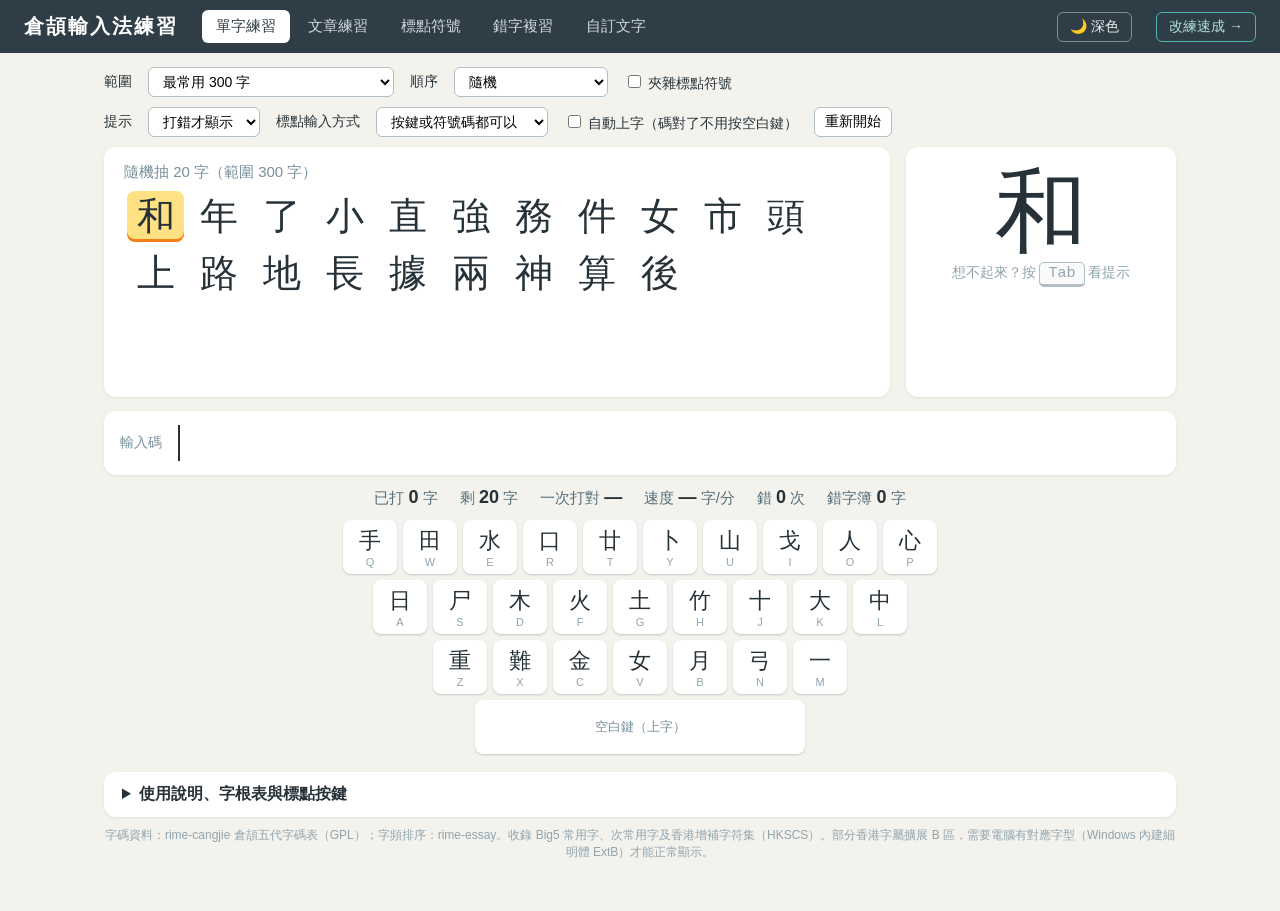
==== commit e9f73a6f: "Add version query to asset URLs so browsers load updates" ====
--- a/index.html
+++ b/index.html
@@ -4,7 +4,7 @@
 <meta charset="utf-8">
 <meta name="viewport" content="width=device-width, initial-scale=1">
 <title>倉頡輸入法練習</title>
-<link rel="stylesheet" href="style.css">
+<link rel="stylesheet" href="style.css?v=20261124c">
 </head>
 <body>
 <header>
@@ -89,7 +89,7 @@
   <footer>字碼資料：rime-cangjie 倉頡五代字碼表（GPL）；字頻排序：rime-essay。收錄 Big5 常用字、次常用字及香港增補字符集（HKSCS）。部分香港字屬擴展 B 區，需要電腦有對應字型（Windows 內建細明體 ExtB）才能正常顯示。</footer>
 </main>
 
-<script src="cangjie-data.js"></script>
-<script src="app.js"></script>
+<script src="cangjie-data.js?v=20261124c"></script>
+<script src="app.js?v=20261124c"></script>
 </body>
 </html>
--- a/style.css
+++ b/style.css
@@ -79,6 +79,7 @@
   #cand .cd small { font-size: 12px; color: #90a4ae; margin-right: 2px; }
   #cand .cd.tgt { background: #ffe082; border-radius: 4px; padding: 0 3px; }
   #cand .pg { font-size: 13px; color: #90a4ae; }
+  #cand .cd.foc { outline: 2px solid #4db6ac; border-radius: 4px; }
   .ver { color: #b2dfdb; font-size: 14px; text-decoration: none; border: 1px solid #4db6ac; border-radius: 6px; padding: 5px 12px; }
   .ver:hover { background: #4db6ac; color: #102024; }
   header h1 small { font-size: 13px; font-weight: normal; color: #80cbc4; margin-left: 6px; letter-spacing: 0; }
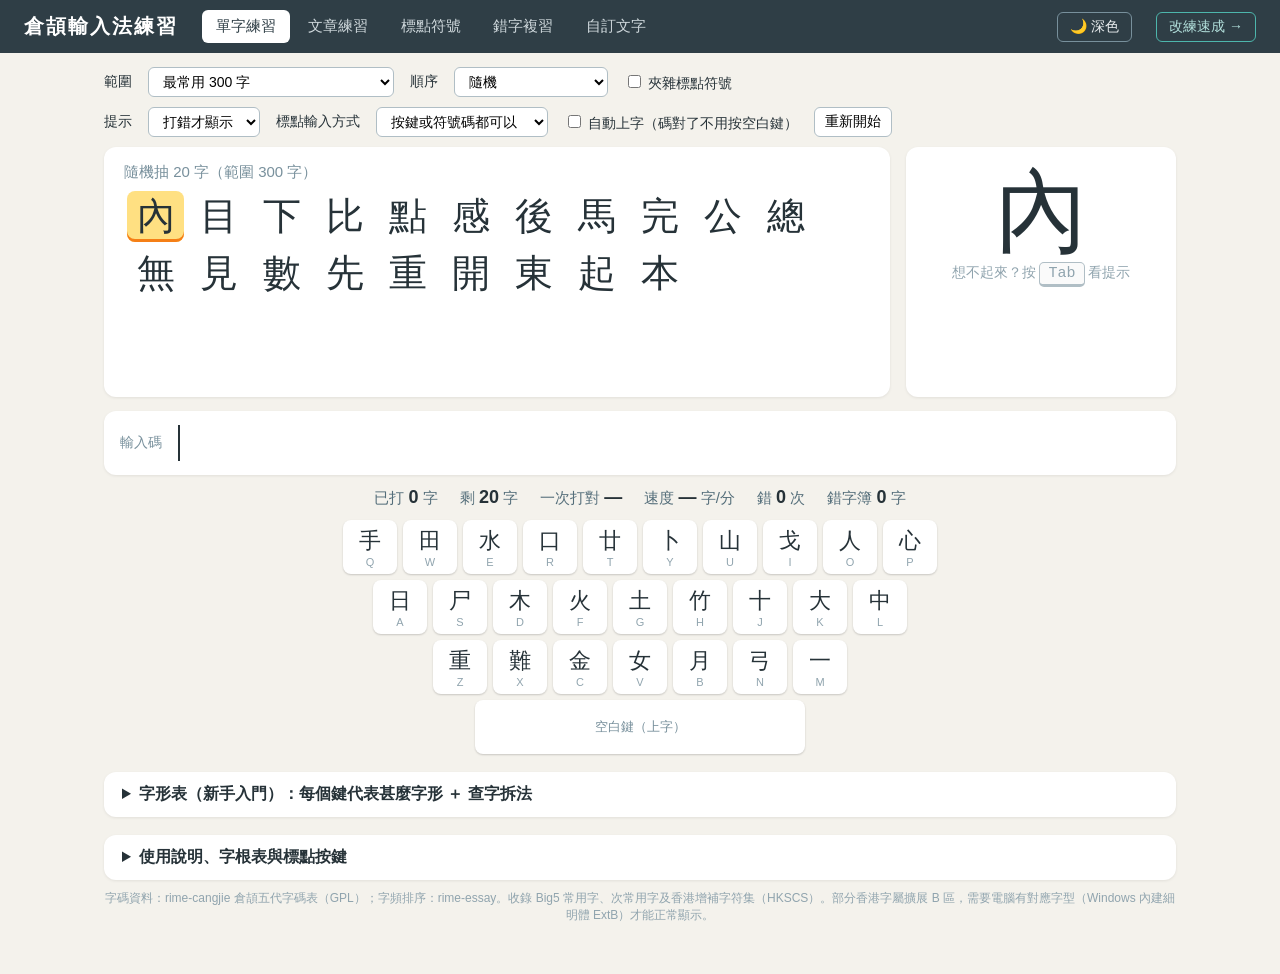
==== commit ac06a666: "Add shape table and character lookup for beginners" ====
--- a/index.html
+++ b/index.html
@@ -4,7 +4,7 @@
 <meta charset="utf-8">
 <meta name="viewport" content="width=device-width, initial-scale=1">
 <title>倉頡輸入法練習</title>
-<link rel="stylesheet" href="style.css?v=20261124c">
+<link rel="stylesheet" href="style.css?v=20261125a">
 </head>
 <body>
 <header>
@@ -75,7 +75,15 @@
   </div>
 
   <div id="stats"></div>
-  <div id="kb"></div>
+  <div id="kb"></div>
+
+  <details id="shapeCard" class="card">
+    <summary>字形表（新手入門）：每個鍵代表甚麼字形 ＋ 查字拆法</summary>
+    <p>倉頡把字拆成字形，每個字形對應一個英文鍵。下面每格列出一個鍵代表的字形，還有幾個<b>例字</b>，按例字就能看到它的拆法。</p>
+    <div class="look">查字：<input id="lookIn" type="text" placeholder="輸入想查的中文字，例如：倉頡" autocomplete="off"></div>
+    <div id="lookOut"></div>
+    <div id="shapeGrid"></div>
+  </details>
 
   <details class="card">
     <summary>使用說明、字根表與標點按鍵</summary>
@@ -89,7 +97,7 @@
   <footer>字碼資料：rime-cangjie 倉頡五代字碼表（GPL）；字頻排序：rime-essay。收錄 Big5 常用字、次常用字及香港增補字符集（HKSCS）。部分香港字屬擴展 B 區，需要電腦有對應字型（Windows 內建細明體 ExtB）才能正常顯示。</footer>
 </main>
 
-<script src="cangjie-data.js?v=20261124c"></script>
-<script src="app.js?v=20261124c"></script>
+<script src="cangjie-data.js?v=20261125a"></script>
+<script src="app.js?v=20261125a"></script>
 </body>
 </html>
--- a/style.css
+++ b/style.css
@@ -99,6 +99,25 @@
   details table { border-collapse: collapse; margin: 8px 0; }
   details td, details th { border: 1px solid #cfd8dc; padding: 4px 10px; text-align: center; }
   details p, details li { line-height: 1.7; font-size: 14px; }
+  .look { margin: 10px 0 6px; font-size: 15px; }
+  .look input { font-size: 20px; padding: 4px 10px; width: min(320px, 70vw); border: 1px solid #b0bec5; border-radius: 6px; }
+  #lookOut { display: flex; flex-wrap: wrap; gap: 10px; margin: 6px 0 14px; font-size: 14px; }
+  .lk { display: flex; align-items: center; gap: 10px; border: 1px solid #cfd8dc; border-radius: 8px; padding: 6px 12px; }
+  .lk .code { justify-content: flex-start; }
+  .lkc { font-size: 44px; line-height: 1; }
+  #shapeGrid { display: grid; grid-template-columns: repeat(auto-fill, minmax(210px, 1fr)); gap: 10px; }
+  .shp { border: 1px solid #cfd8dc; border-radius: 8px; padding: 8px 10px; font-size: 13px; line-height: 1.6; }
+  .shk { display: flex; align-items: center; gap: 8px; }
+  .shk b { font-size: 30px; font-weight: normal; }
+  .shn { font-weight: 600; color: #00897b; }
+  .shx { margin-top: 4px; display: flex; flex-wrap: wrap; gap: 4px; }
+  .shx button { font-size: 18px; padding: 1px 6px; border: 1px solid #b2dfdb; background: #e0f2f1; border-radius: 5px; cursor: pointer; color: inherit; }
+  .shx button:hover { background: #b2dfdb; }
+  body.dark .look input { background: #1e2a30; color: #e0e0e0; border-color: #455a64; }
+  body.dark .lk, body.dark .shp { border-color: #37474f; }
+  body.dark .shn { color: #80cbc4; }
+  body.dark .shx button { background: #24393b; border-color: #37595a; }
+  body.dark .shx button:hover { background: #37595a; }
   .shake { animation: shake .3s; }
   @keyframes shake { 25% { transform: translateX(-6px); } 75% { transform: translateX(6px); } }
   footer { text-align: center; font-size: 12px; color: #90a4ae; padding: 10px 0 20px; }
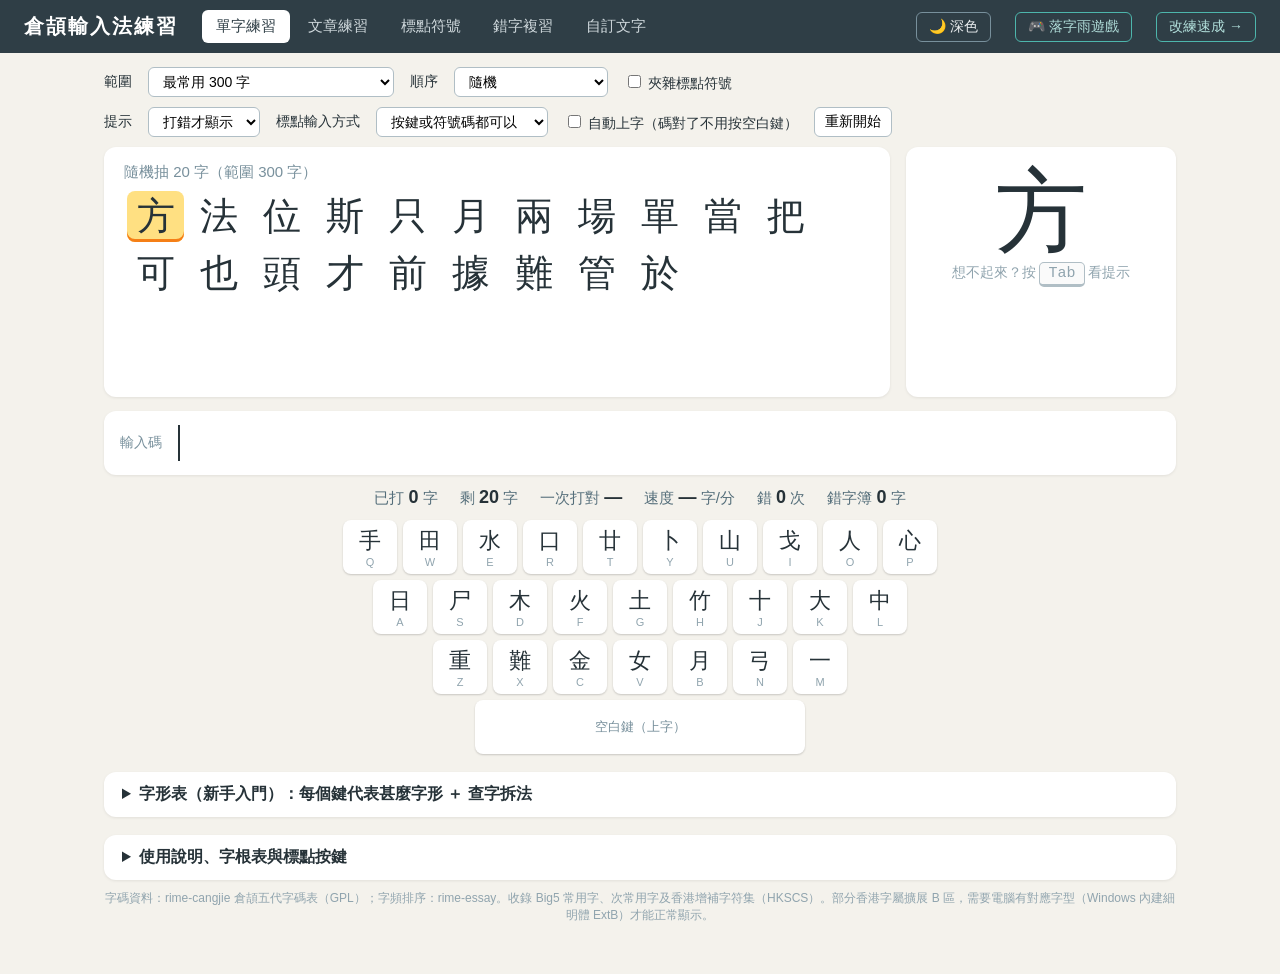
==== commit 668b53e7: "Add falling-character typing game" ====
--- a/index.html
+++ b/index.html
@@ -17,6 +17,7 @@
     <button data-mode="custom">自訂文字</button>
   </nav>
   <button id="themeBtn">🌙 深色</button>
+  <a class="ver" href="game.html?ime=cj">🎮 落字雨遊戲</a>
   <a class="ver" href="quick.html">改練速成 →</a>
 </header>
 <main>
@@ -98,6 +99,6 @@
 </main>
 
 <script src="cangjie-data.js?v=20261125a"></script>
-<script src="app.js?v=20261125a"></script>
+<script src="app.js?v=20261125c"></script>
 </body>
 </html>
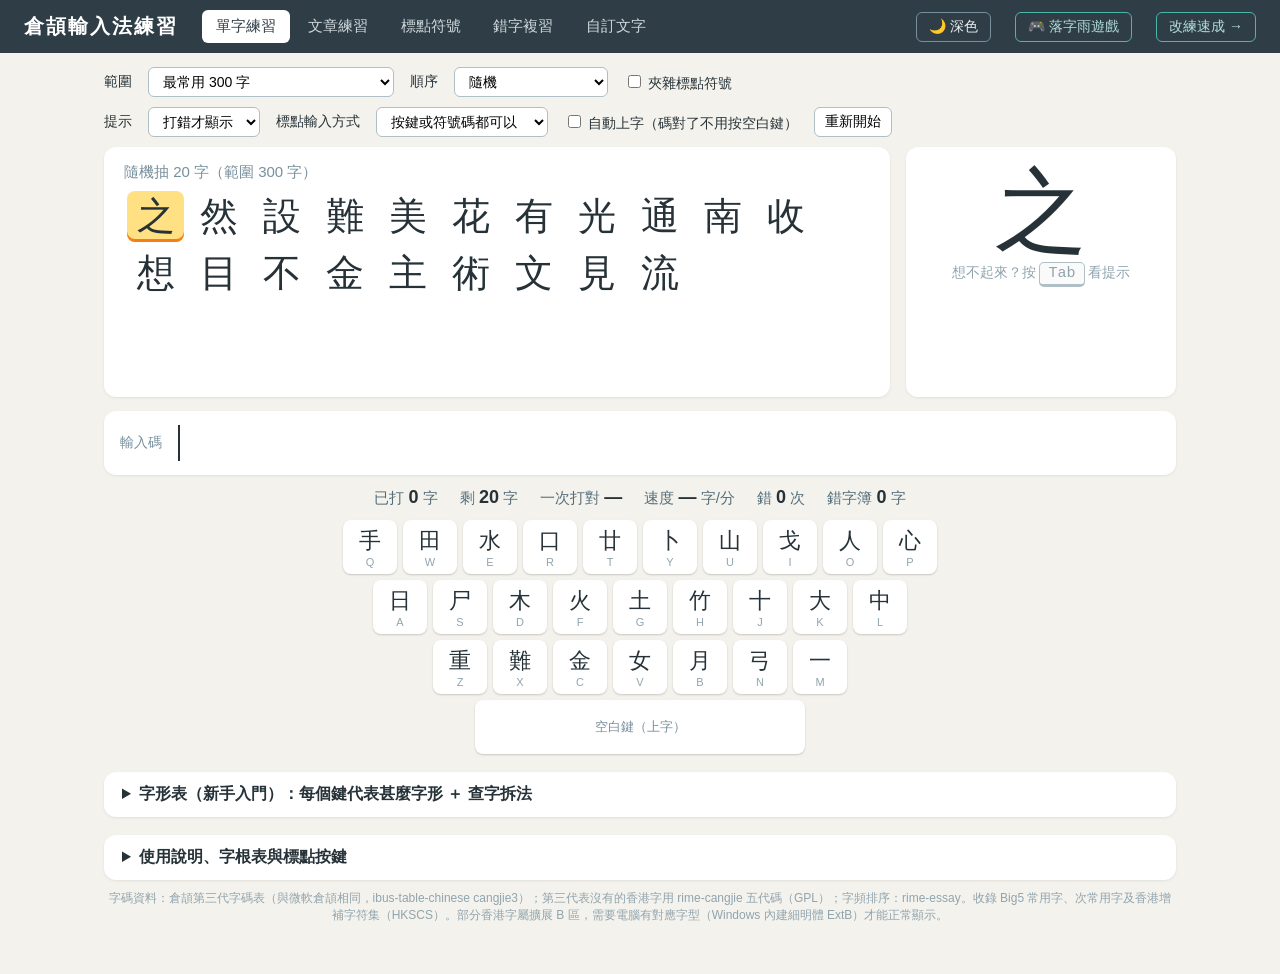
==== commit 41e8b05c: "Use Cangjie 3 codes (same as Microsoft Cangjie)" ====
--- a/index.html
+++ b/index.html
@@ -4,7 +4,7 @@
 <meta charset="utf-8">
 <meta name="viewport" content="width=device-width, initial-scale=1">
 <title>倉頡輸入法練習</title>
-<link rel="stylesheet" href="style.css?v=20261125a">
+<link rel="stylesheet" href="style.css?v=20261125d">
 </head>
 <body>
 <header>
@@ -95,10 +95,10 @@
     <p><b>標點符號：</b>可以直接按鍵盤上的符號鍵，也可以用倉頡的符號碼（ZX 開頭）輸入。</p>
     <table id="punctTable"></table>
   </details>
-  <footer>字碼資料：rime-cangjie 倉頡五代字碼表（GPL）；字頻排序：rime-essay。收錄 Big5 常用字、次常用字及香港增補字符集（HKSCS）。部分香港字屬擴展 B 區，需要電腦有對應字型（Windows 內建細明體 ExtB）才能正常顯示。</footer>
+  <footer>字碼資料：倉頡第三代字碼表（與微軟倉頡相同，ibus-table-chinese cangjie3）；第三代表沒有的香港字用 rime-cangjie 五代碼（GPL）；字頻排序：rime-essay。收錄 Big5 常用字、次常用字及香港增補字符集（HKSCS）。部分香港字屬擴展 B 區，需要電腦有對應字型（Windows 內建細明體 ExtB）才能正常顯示。</footer>
 </main>
 
-<script src="cangjie-data.js?v=20261125a"></script>
-<script src="app.js?v=20261125c"></script>
+<script src="cangjie-data.js?v=20261125d"></script>
+<script src="app.js?v=20261125d"></script>
 </body>
 </html>
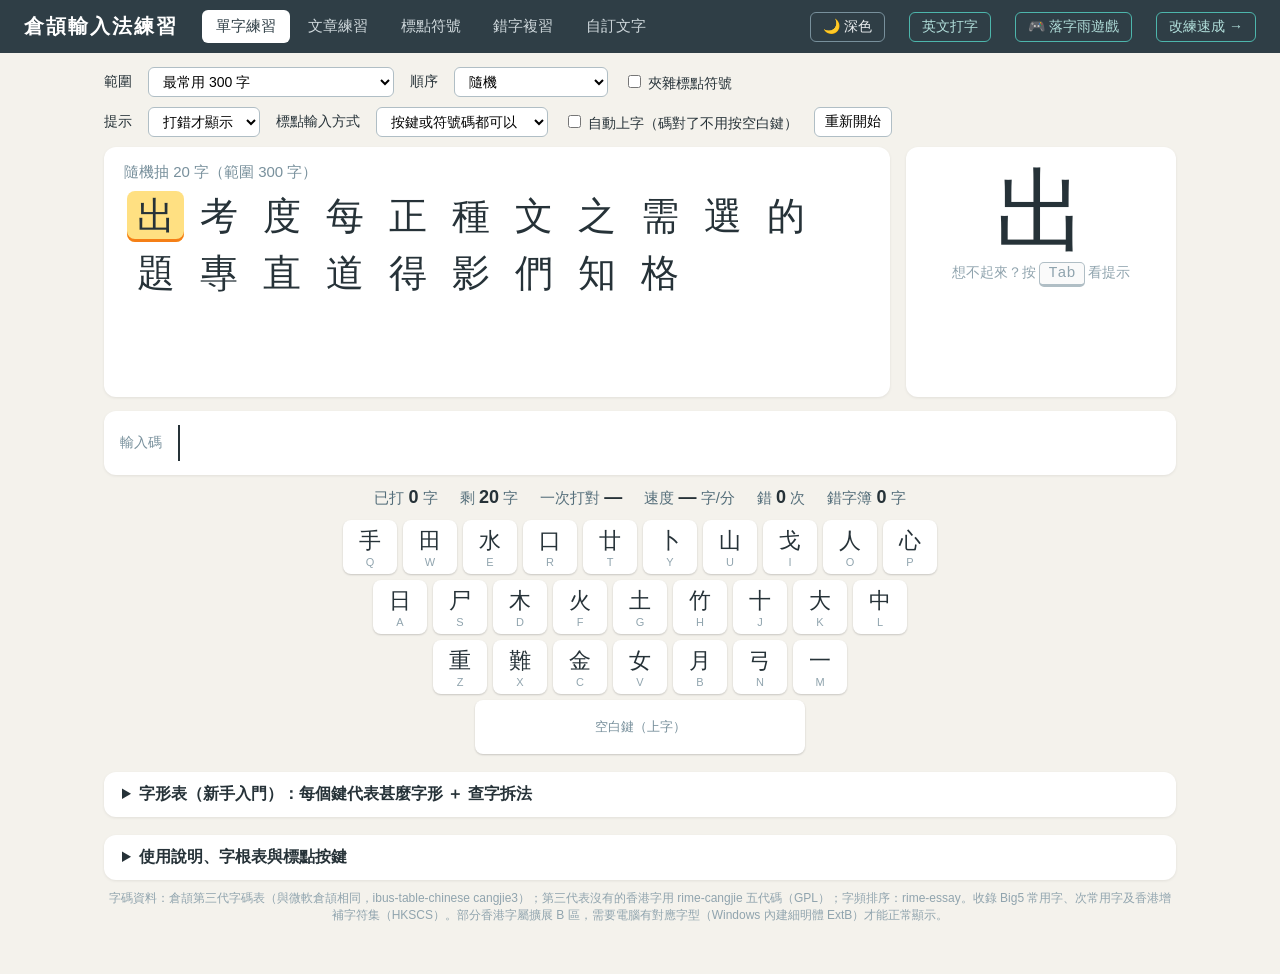
==== commit a19a48d8: "Add English typing practice and English game mode" ====
--- a/index.html
+++ b/index.html
@@ -17,6 +17,7 @@
     <button data-mode="custom">自訂文字</button>
   </nav>
   <button id="themeBtn">🌙 深色</button>
+  <a class="ver" href="english.html">英文打字</a>
   <a class="ver" href="game.html?ime=cj">🎮 落字雨遊戲</a>
   <a class="ver" href="quick.html">改練速成 →</a>
 </header>
